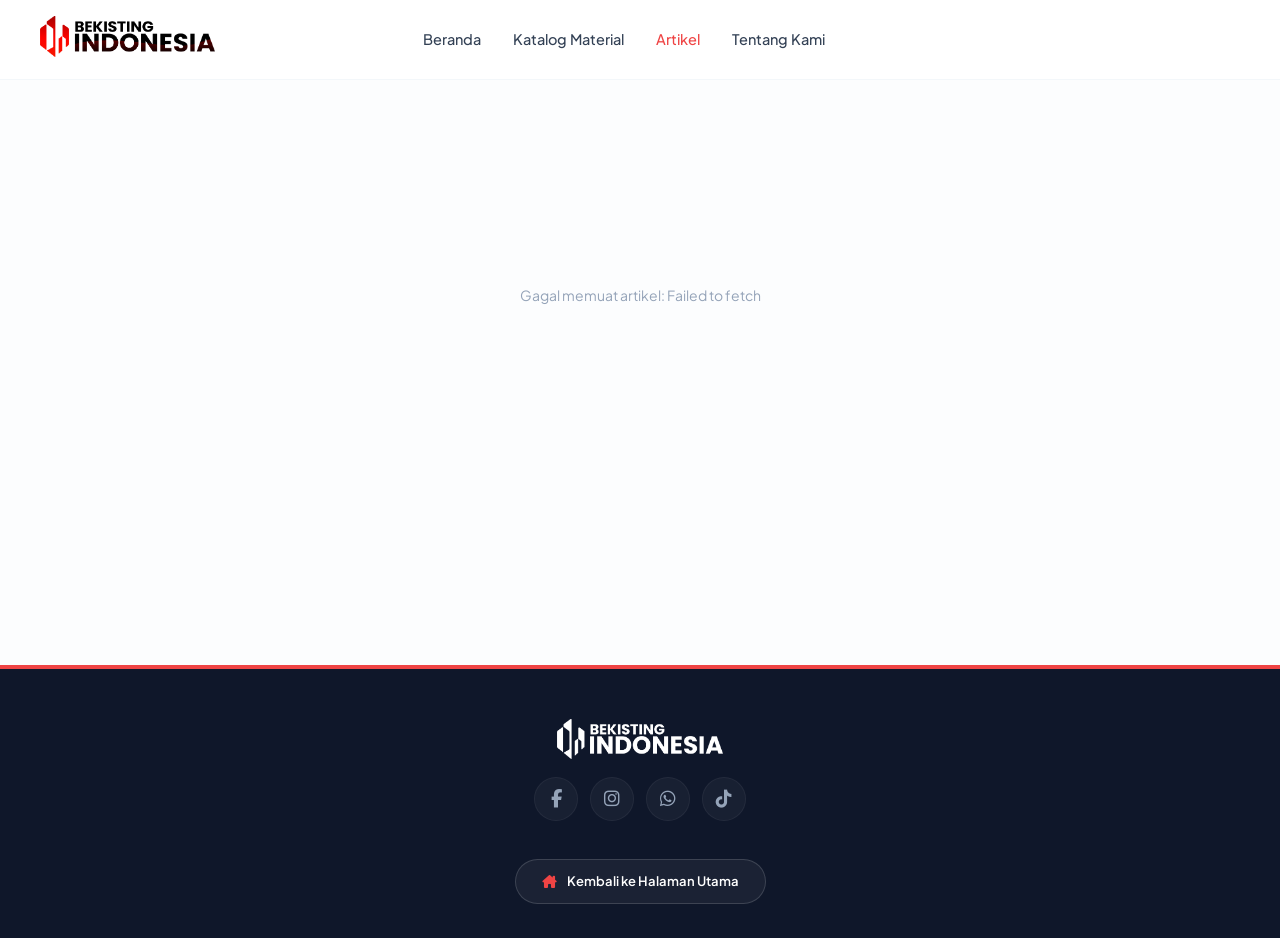
==== artikel.html @ 23188dcf "Add files via upload" ====
<!doctype html>
<html lang="id">
  <head>
    <meta charset="UTF-8" />
    <meta name="viewport" content="width=device-width, initial-scale=1.0" />
    <title>Artikel - Bekisting Indonesia</title>
    <link rel="icon" href="Logobekisting.png" type="image/png" />
    <meta
      name="description"
      content="Artikel dan wawasan seputar material bekisting, formwork, dan scaffolding dari Bekisting Indonesia."
    />
    <link rel="preload" href="Logobekisting.png" as="image" />
    <link rel="preconnect" href="https://fonts.googleapis.com" />
    <link rel="preconnect" href="https://fonts.gstatic.com" crossorigin />
    <link rel="dns-prefetch" href="https://cdnjs.cloudflare.com" />
    <link
      rel="stylesheet"
      href="https://fonts.googleapis.com/css2?family=Plus+Jakarta+Sans:wght@400;500;600;700;800&display=swap"
    />
    <link
      rel="stylesheet"
      href="https://cdnjs.cloudflare.com/ajax/libs/font-awesome/6.4.0/css/all.min.css"
    />
    <link rel="stylesheet" href="style.css" />

    <script src="auth-config.js"></script>
    <script src="auth.js"></script>
    <script src="https://accounts.google.com/gsi/client" async defer></script>

    <style>
      .articles-page-wrap {
        max-width: 1100px;
        margin: 0 auto;
        padding: 140px 24px 80px 24px;
        min-height: 60vh;
      }
      .articles-page-header {
        text-align: center;
        margin-bottom: 40px;
      }
      .articles-page-header h1 {
        font-size: 32px;
        font-weight: 800;
        color: var(--color-dark);
        margin: 0 0 8px 0;
      }
      .articles-page-header p {
        color: #64748b;
        font-size: 14.5px;
        margin: 0;
      }
      .article-grid {
        display: grid;
        grid-template-columns: repeat(auto-fill, minmax(280px, 1fr));
        gap: 22px;
      }
      .article-card {
        background: #fff;
        border: 1px solid #eef1f6;
        border-radius: 18px;
        overflow: hidden;
        text-decoration: none;
        color: inherit;
        display: block;
        transition: all 0.2s ease;
        box-shadow: 0 8px 22px -14px rgba(15, 23, 42, 0.16);
      }
      .article-card:hover {
        transform: translateY(-4px);
        box-shadow: 0 14px 30px -14px rgba(15, 23, 42, 0.25);
      }
      .article-card img {
        width: 100%;
        aspect-ratio: 16/9;
        object-fit: cover;
        background: #f1f5f9;
      }
      .article-card-body {
        padding: 16px 18px 20px 18px;
      }
      .article-card-date {
        font-size: 11px;
        color: #94a3b8;
        font-weight: 600;
        margin-bottom: 6px;
      }
      .article-card-title {
        font-size: 16px;
        font-weight: 800;
        color: var(--color-dark);
        margin: 0 0 8px 0;
        line-height: 1.35;
      }
      .article-card-summary {
        font-size: 13px;
        color: #64748b;
        line-height: 1.5;
        margin: 0;
        display: -webkit-box;
        -webkit-line-clamp: 3;
        -webkit-box-orient: vertical;
        overflow: hidden;
      }
      .articles-empty,
      .articles-loading {
        text-align: center;
        padding: 60px 20px;
        color: #94a3b8;
        font-size: 14px;
      }

      /* ===== Detail artikel ===== */
      .article-detail-back {
        display: inline-flex;
        align-items: center;
        gap: 8px;
        color: #64748b;
        text-decoration: none;
        font-weight: 700;
        font-size: 13px;
        margin-bottom: 24px;
      }
      .article-detail-back:hover {
        color: var(--color-accent);
      }
      .article-detail-cover {
        width: 100%;
        max-height: 420px;
        object-fit: cover;
        border-radius: 20px;
        margin-bottom: 28px;
        background: #f1f5f9;
      }
      .article-detail-date {
        font-size: 12.5px;
        color: #94a3b8;
        font-weight: 700;
        text-transform: uppercase;
        letter-spacing: 0.4px;
        margin-bottom: 8px;
      }
      .article-detail-title {
        font-size: 30px;
        font-weight: 800;
        color: var(--color-dark);
        line-height: 1.3;
        margin: 0 0 24px 0;
      }
      .article-detail-content {
        font-size: 15.5px;
        line-height: 1.85;
        color: #334155;
        white-space: pre-line;
        max-width: 760px;
      }

      @media (max-width: 640px) {
        .articles-page-wrap {
          padding: 110px 16px 60px 16px;
        }
        .articles-page-header h1 {
          font-size: 24px;
        }
        .article-detail-title {
          font-size: 22px;
        }
        .article-detail-content {
          font-size: 14.5px;
        }
      }
    </style>
  </head>
  <body>
    <nav class="navbar">
      <div class="logo-container">
        <a href="Bekisting.html">
          <img
            src="Logobekisting.png"
            alt="Logo Bekisting Indonesia"
            class="nav-logo"
          />
        </a>
      </div>

      <div class="nav-links" id="nav-links">
        <button
          class="nav-drawer-close"
          id="nav-drawer-close"
          aria-label="Tutup Menu"
        >
          <i class="fa-solid fa-xmark"></i>
        </button>
        <a href="Bekisting.html" class="nav-item">Beranda</a>
        <a href="Bekisting.html?view=katalog" class="nav-item">Katalog Material</a>
        <a href="artikel.html" class="nav-item active">Artikel</a>
        <a href="Bekisting.html?view=about" class="nav-item">Tentang Kami</a>
      </div>
      <div class="nav-drawer-overlay" id="nav-drawer-overlay"></div>

      <div class="nav-actions">
        <div class="account-widget" id="account-widget">
          <div id="google-signin-btn" class="google-signin-btn-slot"></div>
          <button
            class="account-chip"
            id="account-chip"
            style="display: none"
            aria-label="Akun saya"
            type="button"
          >
            <img id="account-chip-avatar" class="account-chip-avatar" src="" alt="" />
            <span id="account-chip-name" class="account-chip-name"></span>
            <i class="fa-solid fa-chevron-down account-chip-caret"></i>
          </button>
          <div class="account-menu" id="account-menu">
            <div class="account-menu-header">
              <img id="account-menu-avatar" class="account-menu-avatar" src="" alt="" />
              <div>
                <div id="account-menu-name" class="account-menu-name"></div>
                <div id="account-menu-email" class="account-menu-email"></div>
              </div>
            </div>
            <a
              href="admin.html"
              class="account-admin-link"
              id="account-admin-link"
              style="display: none"
            >
              <i class="fa-solid fa-gauge-high"></i> Masuk ke Admin Panel
            </a>
            <button class="account-logout-btn" id="account-logout-btn" type="button">
              <i class="fa-solid fa-arrow-right-from-bracket"></i> Keluar
            </button>
          </div>
        </div>

        <button
          class="hamburger-menu"
          id="hamburger-btn"
          aria-label="Buka Menu Navigasi"
        >
          <i class="fa-solid fa-bars"></i>
        </button>
      </div>
    </nav>

    <div class="articles-page-wrap" id="articles-page-wrap">
      <!-- Diisi otomatis lewat JS: daftar artikel atau detail satu artikel -->
      <div class="articles-loading" id="articles-loading">Memuat artikel...</div>
    </div>

    <footer
      class="premium-modern-footer"
      style="
        background: #0f172a;
        padding: 50px 20px 34px 20px;
        color: #ffffff;
        border-top: 4px solid #ef4444;
        margin-top: 40px;
      "
    >
      <div
        style="
          max-width: 1100px;
          margin: 0 auto;
          display: flex;
          flex-direction: column;
          align-items: center;
          gap: 18px;
          text-align: center;
        "
      >
        <img
          src="Logobekisting.png"
          alt="Logo PT. Bekisting Indonesia"
          loading="lazy"
          style="max-height: 40px; width: fit-content; filter: brightness(0) invert(1);"
        />
        <div class="footer-social-wrapper" style="display: flex; gap: 12px;">
          <a href="https://www.facebook.com/pt.tanggamasjayamakmur" target="_blank" rel="noopener noreferrer"><i class="fa-brands fa-facebook-f"></i></a>
          <a href="https://www.instagram.com/scaffoldingtanggamas" target="_blank" rel="noopener noreferrer"><i class="fa-brands fa-instagram"></i></a>
          <a href="https://wa.me/628123651818" target="_blank" rel="noopener noreferrer"><i class="fa-brands fa-whatsapp"></i></a>
          <a href="https://www.tiktok.com/@tanggamasjayamakmur" target="_blank" rel="noopener noreferrer"><i class="fa-brands fa-tiktok"></i></a>
        </div>
        <a
          href="Bekisting.html"
          style="
            display: inline-flex;
            align-items: center;
            gap: 10px;
            background: rgba(255, 255, 255, 0.05);
            color: #ffffff;
            border: 1px solid rgba(255, 255, 255, 0.15);
            padding: 12px 26px;
            border-radius: 50px;
            font-weight: 600;
            font-size: 13px;
            text-decoration: none;
          "
        >
          <i class="fa-solid fa-house-chimney" style="color: #ef4444"></i>
          Kembali ke Halaman Utama
        </a>
      </div>
    </footer>

    <script>
      "use strict";
      const APPS_SCRIPT_URL =
        "https://script.google.com/macros/s/AKfycbzep8HXkqiIDlecUEQj8piJCpz1bMH9yxkCLYRXGEkjsRW4U0Jn2q75lbtFKK9W-TY/exec";
      const PLACEHOLDER_IMG =
        "data:image/svg+xml;utf8," +
        encodeURIComponent(
          `<svg xmlns='http://www.w3.org/2000/svg' width='400' height='225'><rect width='400' height='225' fill='%23f1f5f9'/><text x='50%' y='50%' font-size='14' fill='%2394a3b8' text-anchor='middle' dy='.3em'>Bekisting Indonesia</text></svg>`,
        );

      // ===== Menu mobile (hamburger) =====
      const navLinks = document.getElementById("nav-links");
      const hamburgerBtn = document.getElementById("hamburger-btn");
      const navDrawerClose = document.getElementById("nav-drawer-close");
      const navDrawerOverlay = document.getElementById("nav-drawer-overlay");
      function openDrawer() {
        navLinks.classList.add("open");
        navDrawerOverlay.classList.add("open");
      }
      function closeDrawer() {
        navLinks.classList.remove("open");
        navDrawerOverlay.classList.remove("open");
      }
      if (hamburgerBtn) hamburgerBtn.addEventListener("click", openDrawer);
      if (navDrawerClose) navDrawerClose.addEventListener("click", closeDrawer);
      if (navDrawerOverlay) navDrawerOverlay.addEventListener("click", closeDrawer);

      function escapeHtml(v) {
        return String(v === undefined || v === null ? "" : v)
          .replace(/&/g, "&amp;")
          .replace(/</g, "&lt;")
          .replace(/>/g, "&gt;");
      }
      function formatArticleDate(v) {
        if (!v) return "";
        const d = new Date(v);
        if (isNaN(d.getTime())) return "";
        return d.toLocaleDateString("id-ID", {
          day: "2-digit",
          month: "long",
          year: "numeric",
        });
      }

      const wrap = document.getElementById("articles-page-wrap");

      function renderArticleList(articles) {
        if (articles.length === 0) {
          wrap.innerHTML = `
            <div class="articles-page-header">
              <h1>Artikel</h1>
              <p>Wawasan seputar material bekisting, formwork, dan scaffolding.</p>
            </div>
            <div class="articles-empty">Belum ada artikel yang diterbitkan.</div>
          `;
          return;
        }
        wrap.innerHTML = `
          <div class="articles-page-header">
            <h1>Artikel</h1>
            <p>Wawasan seputar material bekisting, formwork, dan scaffolding.</p>
          </div>
          <div class="article-grid">
            ${articles
              .map(
                (a) => `
                  <a class="article-card" href="artikel.html?slug=${encodeURIComponent(a.Slug || "")}">
                    <img src="${a.CoverImage || PLACEHOLDER_IMG}" alt="${escapeHtml(a.Title)}" onerror="this.src='${PLACEHOLDER_IMG}'" />
                    <div class="article-card-body">
                      <div class="article-card-date">${formatArticleDate(a.UpdatedAt || a.CreatedAt)}</div>
                      <h3 class="article-card-title">${escapeHtml(a.Title)}</h3>
                      <p class="article-card-summary">${escapeHtml(a.Summary)}</p>
                    </div>
                  </a>
                `,
              )
              .join("")}
          </div>
        `;
      }

      function renderArticleDetail(article) {
        wrap.innerHTML = `
          <a href="artikel.html" class="article-detail-back">
            <i class="fa-solid fa-arrow-left"></i> Kembali ke Semua Artikel
          </a>
          <img class="article-detail-cover" src="${article.CoverImage || PLACEHOLDER_IMG}" alt="${escapeHtml(article.Title)}" onerror="this.src='${PLACEHOLDER_IMG}'" />
          <div class="article-detail-date">${formatArticleDate(article.UpdatedAt || article.CreatedAt)}</div>
          <h1 class="article-detail-title">${escapeHtml(article.Title)}</h1>
          <div class="article-detail-content">${escapeHtml(article.Content)}</div>
        `;
      }

      async function loadArticlesPage() {
        if (!APPS_SCRIPT_URL) {
          wrap.innerHTML = `<div class="articles-empty">Halaman artikel belum tersambung ke server.</div>`;
          return;
        }
        try {
          const res = await fetch(`${APPS_SCRIPT_URL}?action=getPublishedArticles`);
          const json = await res.json();
          if (!json.ok) throw new Error(json.error || "Gagal memuat");
          const articles = json.data || [];
          const params = new URLSearchParams(window.location.search);
          const slug = params.get("slug");
          if (slug) {
            const found = articles.find((a) => a.Slug === slug);
            if (found) {
              renderArticleDetail(found);
            } else {
              wrap.innerHTML = `<div class="articles-empty">Artikel tidak ditemukan. <a href="artikel.html">Kembali ke daftar artikel</a>.</div>`;
            }
          } else {
            renderArticleList(articles);
          }
        } catch (err) {
          wrap.innerHTML = `<div class="articles-empty">Gagal memuat artikel: ${escapeHtml(err.message)}</div>`;
        }
      }

      loadArticlesPage();
    </script>
  </body>
</html>
---- style.css ----
/* ============================================================================
   STANDAR LAYER Z-INDEX (dari terendah ke tertinggi)
   Gunakan skala ini untuk elemen fixed/overlay baru agar tidak bentrok:
   - Dropdown / Popover ringan        : 100
   - Navbar Fixed                     : 500
   - Tombol Mengambang (FAB/Sticky)   : 700
   - Overlay Backdrop (gelap transparan): 1000
   - Sidebar / Drawer                 : 1050
   - Modal Popup                      : 2000
   - Toast Notification               : 3000
   - Page Transition Loader           : 9000
   ============================================================================ */
:root {
  --color-accent: #ef4444;
  --color-accent-dark: #b40000;
  --color-dark: #0f172a;
  --color-text-muted: #64748b;
  --color-text-light: #94a3b8;
  --color-bg-soft: #f8fafc;
  --color-border: #e2e8f0;
  --color-border-light: #f1f5f9;
  --color-success: #15803d;
  --color-success-bg: #dcfce7;
  --color-warning: #b45309;
  --color-warning-bg: #fef3c7;
  --color-danger-bg: #fee2e2;
  --color-whatsapp: #25d366;

  /* Skala layer z-index terpusat (lihat komentar arsitektur di bawah) */
  --zi-dropdown: 100;
  --zi-navbar: 500;
  --zi-float-btn: 700;
  --zi-overlay: 1000;
  --zi-drawer: 1050;
  --zi-modal: 2000;
  --zi-toast: 3000;
  --zi-loader: 9000;
}

* {
  margin: 0;
  padding: 0;
  box-sizing: border-box;
}
html {
  font-size: 100%; /* 1rem = ukuran font default browser pengguna (aksesibilitas) */
  scroll-behavior: smooth;
}
@media (prefers-reduced-motion: reduce) {
  html {
    scroll-behavior: auto;
  }
  .reveal-on-scroll {
    transition: none;
  }
}
body {
  font-family: "Plus Jakarta Sans", sans-serif;
  background-color: #fcfdfe;
  color: var(--color-dark);
  line-height: 1.5;
  padding-top: 85px;
  overflow-x: hidden;
}
body:has(.cart-sidebar.active),
body:has(.modal-overlay.show),
body:has(.confirm-modal-overlay.show),
body:has(.nav-links.mobile-active) {
  overflow-y: hidden;
}
.toast-notification {
  position: fixed;
  top: -100px;
  left: 50%;
  transform: translateX(-50%);
  background-color: var(--color-dark);
  color: #ffffff;
  padding: 14px 28px;
  border-radius: 16px;
  display: flex;
  align-items: center;
  gap: 12px;
  box-shadow:
    0 20px 25px -5px rgba(0, 0, 0, 0.1),
    0 10px 10px -5px rgba(0, 0, 0, 0.04);
  z-index: var(--zi-toast); /* Toast Notification */
  font-size: 13.5px;
  font-weight: 500;
  transition: top 0.4s cubic-bezier(0.175, 0.885, 0.32, 1.275);
}
.toast-notification i {
  color: var(--color-accent);
  font-size: 16px;
}
.navbar {
  position: fixed;
  top: 0;
  left: 0;
  width: 100%;
  height: 80px;
  background-color: rgba(255, 255, 255, 0.85);
  backdrop-filter: blur(12px);
  -webkit-backdrop-filter: blur(12px);
  display: flex;
  justify-content: space-between;
  align-items: center;
  padding: 0 40px;
  z-index: var(--zi-navbar); /* Navbar Fixed */
  border-bottom: 1px solid rgba(241, 245, 249, 0.8);
}
.logo-container {
  display: flex;
  align-items: center;
  gap: 12px;
  text-decoration: none;
}
.logo-container img {
  height: 42px;
  width: auto;
  object-fit: contain;
}
.logo-text h1 {
  font-size: 16px;
  font-weight: 700;
  color: var(--color-accent-dark);
  letter-spacing: -0.3px;
  line-height: 1.2;
}
.logo-text p {
  font-size: 11px;
  color: #64748b;
  font-weight: 500;
}
.nav-links {
  display: flex;
  align-items: center;
  gap: 32px;
  list-style: none;
}
.nav-links a {
  text-decoration: none;
  color: #334155;
  font-size: 14.5px;
  font-weight: 500;
  transition: color 0.2s ease;
  position: relative;
}
.nav-links a:hover,
.nav-links a.active {
  color: var(--color-accent);
}
.nav-actions {
  display: flex;
  align-items: center;
  gap: 16px;
}
.cart-trigger-btn {
  position: relative;
  background: #f8fafc;
  border: 1px solid #e2e8f0;
  color: var(--color-dark) !important;
  width: 44px;
  height: 44px;
  border-radius: 12px;
  display: inline-flex;
  align-items: center;
  justify-content: center;
  cursor: pointer;
  font-size: 18px;
  text-decoration: none;
  transition: all 0.3s ease;
}
.cart-trigger-btn:hover {
  background: #ffffff;
  color: var(--color-accent) !important;
  border-color: var(--color-accent);
  transform: translateY(-2px);
}
.cart-trigger-btn i {
  color: inherit !important;
}
.cart-counter {
  position: absolute;
  top: -6px;
  right: -6px;
  background-color: var(--color-accent);
  color: #ffffff;
  font-size: 10px;
  font-weight: 700;
  min-width: 20px;
  height: 20px;
  border-radius: 50%;
  display: flex;
  align-items: center;
  justify-content: center;
  padding: 0 4px;
  border: 2px solid #ffffff;
}
.cart-trigger-btn:hover .cart-counter {
  background-color: var(--color-accent);
  color: #ffffff;
}
.hamburger-menu {
  display: none;
  background: #f8fafc;
  border: 1px solid #e2e8f0;
  width: 44px;
  height: 44px;
  border-radius: 12px;
  font-size: 18px;
  color: #1e293b;
  cursor: pointer;
}

/* ===== Widget akun (login Google) di pojok kanan atas ===== */
.account-widget {
  position: relative;
  display: flex;
  align-items: center;
}
.google-signin-btn-slot {
  display: inline-block;
  line-height: 0;
  border-radius: 50%;
  box-shadow: 0 4px 12px rgba(15, 23, 42, 0.18);
}
.google-signin-btn-slot iframe {
  border-radius: 50%;
}
.google-signin-btn-slot .account-not-configured {
  width: 40px;
  height: 40px;
  border-radius: 50%;
  border: 1px solid #e2e8f0;
  background: #f8fafc;
  color: #94a3b8;
  display: inline-flex;
  align-items: center;
  justify-content: center;
  font-size: 18px;
  cursor: not-allowed;
}
.account-chip {
  display: flex;
  align-items: center;
  gap: 8px;
  background: #f8fafc;
  border: 1px solid #e2e8f0;
  border-radius: 30px;
  padding: 5px 12px 5px 5px;
  cursor: pointer;
  font-family: inherit;
  transition: all 0.2s ease;
}
.account-chip:hover {
  border-color: var(--color-accent);
  background: #ffffff;
}
.account-chip-avatar {
  width: 28px;
  height: 28px;
  border-radius: 50%;
  object-fit: cover;
  background: #e2e8f0;
}
.account-chip-name {
  font-size: 13px;
  font-weight: 600;
  color: #1e293b;
  max-width: 100px;
  overflow: hidden;
  text-overflow: ellipsis;
  white-space: nowrap;
}
.account-chip-caret {
  font-size: 9px;
  color: #94a3b8;
}
.account-menu {
  position: absolute;
  top: calc(100% + 10px);
  right: 0;
  background: #ffffff;
  border: 1px solid #e2e8f0;
  border-radius: 14px;
  box-shadow: 0 15px 35px -10px rgba(15, 23, 42, 0.22);
  width: 240px;
  padding: 14px;
  opacity: 0;
  pointer-events: none;
  transform: translateY(-6px);
  transition: all 0.18s ease;
  z-index: 300;
}
.account-menu.open {
  opacity: 1;
  pointer-events: auto;
  transform: translateY(0);
}
.account-menu-header {
  display: flex;
  align-items: center;
  gap: 10px;
  padding-bottom: 12px;
  margin-bottom: 10px;
  border-bottom: 1px solid #f1f5f9;
}
.account-menu-avatar {
  width: 40px;
  height: 40px;
  border-radius: 50%;
  object-fit: cover;
  background: #e2e8f0;
  flex-shrink: 0;
}
.account-menu-name {
  font-size: 13.5px;
  font-weight: 700;
  color: #1e293b;
  line-height: 1.3;
}
.account-menu-email {
  font-size: 11.5px;
  color: #64748b;
  word-break: break-all;
}
.account-admin-link {
  display: flex;
  align-items: center;
  justify-content: center;
  gap: 8px;
  padding: 9px;
  margin-bottom: 8px;
  border-radius: 9px;
  border: 1px solid #dbeafe;
  background: #eff6ff;
  color: #1e3a8a;
  font-size: 12.5px;
  font-weight: 700;
  text-decoration: none;
  font-family: inherit;
  transition: all 0.2s ease;
}
.account-admin-link:hover {
  background: #dbeafe;
}
.account-logout-btn {
  width: 100%;
  display: flex;
  align-items: center;
  justify-content: center;
  gap: 8px;
  padding: 9px;
  border-radius: 9px;
  border: 1px solid #fee2e2;
  background: #fef2f2;
  color: #b91c1c;
  font-size: 12.5px;
  font-weight: 700;
  cursor: pointer;
  font-family: inherit;
  transition: all 0.2s ease;
}
.account-logout-btn:hover {
  background: #fee2e2;
}

.nav-drawer-close {
  display: none;
}
.main-catalog-container {
  max-width: 1400px;
  margin: 40px auto 80px auto;
  padding: 0 24px;
}
.catalog-header {
  text-align: center;
  margin-bottom: 48px;
}
.catalog-header h2 {
  font-size: 28px;
  font-weight: 700;
  color: var(--color-dark);
  letter-spacing: -0.5px;
  margin-bottom: 8px;
}
.catalog-header p {
  color: #64748b;
  font-size: 15px;
}
.produk-grid {
  display: grid;
  grid-template-columns: repeat(auto-fit, minmax(250px, 1fr));
  gap: 12px;
}
/* Di layar mobile, minmax(250px,...) di atas cuma cukup utk 1 kartu per baris.
   Kartunya sudah ringkas, jadi dipaksa 2 kolom supaya tidak memanjang ke bawah. */
@media (max-width: 600px) {
  .produk-grid {
    grid-template-columns: repeat(2, 1fr);
    gap: 10px;
  }
  .produk-info {
    padding: 8px;
    gap: 4px;
  }
  .produk-info h3 {
    font-size: 12px;
  }
}
.produk-card {
  background: #ffffff;
  border-radius: 12px;
  border: 1px solid #f1f5f9;
  overflow: hidden;
  transition: all 0.3s cubic-bezier(0.4, 0, 0.2, 1);
  display: flex;
  flex-direction: column;
  position: relative;
  box-shadow:
    0 4px 6px -1px rgba(0, 0, 0, 0.02),
    0 2px 4px -1px rgba(0, 0, 0, 0.01);
}
.produk-card:hover {
  transform: translateY(-3px);
  box-shadow:
    0 15px 20px -5px rgba(0, 0, 0, 0.04),
    0 8px 8px -5px rgba(0, 0, 0, 0.02);
  border-color: var(--color-accent);
}
.produk-img-box {
  width: 100%;
  aspect-ratio: 1 / 1;
  position: relative;
  background-color: #fafbfc;
  overflow: hidden;
}
.stock-badge {
  position: absolute;
  top: 6px;
  left: 6px;
  z-index: 2;
  font-size: 8.5px;
  font-weight: 700;
  padding: 2px 7px;
  border-radius: 20px;
  letter-spacing: 0.2px;
  line-height: 1.4;
}
.stock-badge.stock-available {
  background: #dcfce7;
  color: #15803d;
}
.stock-badge.stock-limited {
  background: #fef3c7;
  color: #b45309;
}
.stock-badge.stock-out {
  background: #fee2e2;
  color: #b91c1c;
}
.produk-img-box img {
  position: absolute;
  top: 0;
  left: 0;
  width: 100%;
  height: 100%;
  object-fit: contain;
  padding: 10px;
  transition: transform 0.5s ease;
}
.produk-card:hover .produk-img-box img {
  transform: scale(1.03);
}
.produk-info {
  padding: 10px;
  display: flex;
  flex-direction: column;
  flex-grow: 1;
  gap: 6px;
}
.produk-info h3 {
  font-size: 13.5px;
  font-weight: 600;
  color: var(--color-dark);
  line-height: 1.35;
  display: -webkit-box;
  -webkit-line-clamp: 2;
  -webkit-box-orient: vertical;
  overflow: hidden;
  margin: 0;
}
.display-title.clickable-title {
  cursor: pointer;
  display: flex;
  align-items: flex-start;
  gap: 4px;
  transition: color 0.2s ease;
  -webkit-line-clamp: unset;
  padding: 4px 0;
  margin: -4px 0;
  min-height: 32px;
}
.display-title.clickable-title:hover {
  color: var(--color-accent);
}
.title-caret {
  font-size: 10px;
  color: #94a3b8;
  margin-top: 4px;
  flex-shrink: 0;
  transition: transform 0.25s ease;
}
.display-title.clickable-title.open .title-caret {
  transform: rotate(180deg);
  color: var(--color-accent);
}
.price-indicator-text {
  font-size: 11.5px;
  color: var(--color-accent);
  font-weight: 600;
  margin: 0;
}
.variant-dropdown {
  width: 100%;
  padding: 8px 10px;
  border-radius: 8px;
  border: 1px solid #e2e8f0;
  font-size: 12px;
  color: #475569;
  background-color: #f8fafc;
  outline: none;
  cursor: pointer;
  font-weight: 500;
  transition: border-color 0.2s;
}
.variant-dropdown:focus {
  border-color: var(--color-accent);
}
.qty-selector {
  display: flex;
  align-items: center;
  justify-content: space-between;
  background: #ffffff;
  border: 1.5px solid #e2e8f0;
  border-radius: 8px;
  padding: 3px;
  transition: border-color 0.2s ease;
}
.qty-selector:focus-within {
  border-color: var(--color-accent);
}
.qty-selector button {
  width: 23px;
  height: 23px;
  border-radius: 6px;
  border: none;
  background: #fef2f2;
  color: var(--color-accent);
  cursor: pointer;
  display: flex;
  align-items: center;
  justify-content: center;
  font-size: 10px;
  font-weight: 700;
  transition: all 0.2s ease;
}
.qty-selector button:hover {
  background: var(--color-accent);
  color: #ffffff;
  transform: scale(1.06);
}
.qty-selector button:active {
  transform: scale(0.95);
}
.qty-value {
  font-size: 11.5px;
  font-weight: 600;
  color: var(--color-dark);
  min-width: 18px;
  text-align: center;
}
.add-cart-btn {
  width: 100%;
  background-color: var(--color-accent);
  color: #ffffff;
  border: none;
  padding: 8px;
  border-radius: 7px;
  font-size: 11px;
  font-weight: 600;
  cursor: pointer;
  display: flex;
  align-items: center;
  justify-content: center;
  gap: 5px;
  transition: all 0.2s ease;
}
.add-cart-btn:hover {
  background-color: var(--color-accent-dark);
  box-shadow: 0 4px 12px rgba(239, 68, 68, 0.2);
}
.card-action-row {
  display: flex;
  gap: 6px;
}
.variant-panel {
  max-height: 0;
  overflow: hidden;
  transition: max-height 0.25s ease;
}
.variant-panel.open {
  max-height: 200px;
  margin-top: -2px;
}
.card-action-row .add-cart-btn {
  flex: 1;
}
.wa-ask-btn {
  flex-shrink: 0;
  width: 34px;
  background: #dcfce7;
  border: none;
  border-radius: 7px;
  font-size: 13px;
  cursor: pointer;
  color: #15803d;
  display: flex;
  align-items: center;
  justify-content: center;
  transition: all 0.2s ease;
}
.wa-ask-btn:hover {
  background: #25d366;
  color: #ffffff;
}
.view-detail-btn {
  width: 100%;
  background-color: #ffffff;
  color: #475569;
  border: 1px solid #e2e8f0;
  padding: 6px;
  border-radius: 7px;
  font-size: 10.5px;
  font-weight: 500;
  margin: 0;
  transition: all 0.2s ease;
}
.view-detail-btn:hover {
  background-color: #f8fafc;
  color: var(--color-dark);
  border-color: #cbd5e1;
}
.sidebar-overlay {
  position: fixed;
  top: 0;
  left: 0;
  width: 100%;
  height: 100vh;
  background-color: rgba(15, 23, 42, 0.3);
  backdrop-filter: blur(4px);
  -webkit-backdrop-filter: blur(4px);
  z-index: var(--zi-overlay); /* Overlay Backdrop */
  opacity: 0;
  pointer-events: none;
  transition: opacity 0.3s ease;
}
.sidebar-overlay.active {
  opacity: 1;
  pointer-events: auto;
}
.cart-sidebar {
  position: fixed;
  top: 0;
  right: -100%;
  width: 100%;
  max-width: 420px;
  height: 100vh;
  background-color: rgba(255, 255, 255, 0.85);
  backdrop-filter: blur(14px);
  -webkit-backdrop-filter: blur(14px);
  z-index: var(--zi-drawer); /* Sidebar/Drawer */
  box-shadow: -15px 0 60px rgba(15, 23, 42, 0.12);
  display: flex !important;
  flex-direction: column !important;
  overflow: hidden !important;
  transition: right 0.35s cubic-bezier(0.4, 0, 0.2, 1);
}
.cart-sidebar.active {
  right: 0;
}
.cart-header {
  padding: 24px;
  border-bottom: 1px solid #f1f5f9;
  display: flex;
  justify-content: space-between;
  align-items: center;
  flex-shrink: 0 !important;
}
.cart-header h3 {
  font-size: 18px;
  font-weight: 700;
  color: var(--color-dark);
}
.cart-header button {
  background: #f8fafc;
  border: 1px solid #e2e8f0;
  width: 36px;
  height: 36px;
  border-radius: 10px;
  cursor: pointer;
  color: #64748b;
  display: flex;
  align-items: center;
  justify-content: center;
  transition: all 0.2s;
}
.cart-header button:hover {
  background: #f1f5f9;
  color: var(--color-dark);
}
.cart-body {
  flex: 1 1 auto !important;
  min-height: 0 !important; /* wajib agar flex child bisa scroll, bukan malah mendorong sidebar melar */
  overflow-y: auto !important;
  padding: 24px !important;
  -webkit-overflow-scrolling: touch;
}
#cart-items-container {
  display: flex !important;
  flex-direction: column !important;
  gap: 16px !important;
  width: 100% !important;
}
.cart-footer {
  padding: 24px;
  border-top: 1px solid #f1f5f9;
  background: #fafbfc;
  flex-shrink: 0 !important;
}
.form-group-wa {
  margin-bottom: 12px;
}
.form-group-wa label {
  display: block;
  font-size: 12px;
  font-weight: 600;
  color: #475569;
  margin-bottom: 6px;
}
.form-group-wa input,
.form-group-wa textarea {
  width: 100%;
  padding: 10px 14px;
  border-radius: 10px;
  border: 1px solid #e2e8f0;
  font-size: 13px;
  font-family: inherit;
  outline: none;
  background: #ffffff;
  transition: border-color 0.2s;
}
.form-group-wa input:focus,
.form-group-wa textarea:focus {
  border-color: var(--color-accent);
}
.checkout-wa-btn {
  width: 100%;
  background-color: #25d366;
  color: #ffffff;
  border: none;
  padding: 14px;
  border-radius: 12px;
  font-size: 14px;
  font-weight: 600;
  cursor: pointer;
  display: flex;
  align-items: center;
  justify-content: center;
  gap: 8px;
  margin-top: 16px;
  box-shadow: 0 4px 12px rgba(37, 211, 102, 0.2);
  transition: all 0.2s ease;
}
@media (max-width: 600px) {
  .produk-card {
    border-radius: 10px;
  }
  .produk-info {
    padding: 10px;
  }
  .produk-info h3 {
    font-size: 12px;
    margin-bottom: 6px;
  }
  .variant-dropdown,
  .qty-selector {
    padding: 6px;
    font-size: 11px;
    margin-bottom: 8px;
  }
  .qty-selector button {
    width: 22px;
    height: 22px;
  }
  .add-cart-btn {
    padding: 8px;
    font-size: 11px;
    border-radius: 6px;
  }
  .view-detail-btn {
    padding: 6px;
    font-size: 10.5px;
    border-radius: 6px;
  }
}
input[type="number"]::-webkit-outer-spin-button,
input[type="number"]::-webkit-inner-spin-button {
  -webkit-appearance: none;
  margin: 0;
}
input[type="number"] {
  -moz-appearance: textfield;
}
.bubble-scroll-box::-webkit-scrollbar {
  display: none !important;
}
.bubble-scroll-box {
  -ms-overflow-style: none !important;
  scrollbar-width: none !important;
}
.page-view-section {
  display: none;
  animation: fadeInSection 0.5s cubic-bezier(0.25, 1, 0.5, 1) forwards;
}
.page-view-section.active-view {
  display: block;
}
@keyframes fadeInSection {
  from {
    opacity: 0;
    transform: translateY(20px);
  }
  to {
    opacity: 1;
    transform: translateY(0);
  }
}
.concept-hero-section {
  background: #ffffff;
  min-height: 75vh;
  display: grid;
  grid-template-columns: 1.1fr 0.9fr;
  align-items: center;
  padding: 40px 8%;
  position: relative;
  overflow: hidden;
  gap: 20px;
}
.hero-red-circle-container {
  position: absolute;
  top: 50%;
  right: -3vw;
  transform: translateY(-50%) rotate(-5deg);
  width: 52vw;
  height: 52vw;
  border-radius: 48% 52% 40% 60% / 55% 45% 55% 45%;
  z-index: 1;
  overflow: hidden;
  box-shadow: 0 40px 80px -20px rgba(239, 68, 68, 0.3);
}
.hero-red-circle-container::before {
  content: "";
  position: absolute;
  top: 0;
  left: 0;
  width: 100%;
  height: 100%;
  background: linear-gradient(
    135deg,
    rgba(239, 68, 68, 0.92) 0%,
    rgba(153, 27, 27, 0.76) 100%
  );
  z-index: 2;
  mix-blend-mode: multiply;
}
.hero-red-circle-container::after {
  content: "";
  position: absolute;
  top: 0;
  left: 0;
  width: 100%;
  height: 100%;
  background: radial-gradient(
    circle at center,
    transparent 30%,
    rgba(15, 23, 42, 0.3) 100%
  );
  z-index: 3;
}
.project-slide-img {
  position: absolute;
  top: 0;
  left: 0;
  width: 100%;
  height: 100%;
  object-fit: cover;
  opacity: 0;
  z-index: 1;
  transform: scale(1.1);
  transition:
    opacity 1.5s ease-in-out,
    transform 6s ease-out;
}
.project-slide-img.slide-active {
  opacity: 0.35;
  z-index: 1;
  transform: scale(1) rotate(2deg);
}
.hero-left-content {
  position: relative;
  z-index: 5;
  max-width: 580px;
}
.hero-tagline-badge {
  display: inline-flex;
  align-items: center;
  gap: 8px;
  background: rgba(239, 68, 68, 0.08);
  border: 1px solid rgba(239, 68, 68, 0.2);
  color: #b91c1c;
  padding: 8px 18px;
  border-radius: 50px;
  font-size: 13px;
  font-weight: 700;
  letter-spacing: 0.5px;
  text-transform: uppercase;
  margin-bottom: 25px;
}
.concept-hero-title {
  font-size: 54px;
  font-weight: 800;
  line-height: 1.15;
  color: var(--color-dark);
  margin-bottom: 24px;
  letter-spacing: -1.5px;
}
.concept-hero-title span {
  color: var(--color-accent);
}
.concept-hero-desc {
  font-size: 16px;
  color: #475569;
  line-height: 1.7;
  margin-bottom: 35px;
}
.concept-cta-btn {
  display: inline-flex;
  align-items: center;
  gap: 10px;
  background: var(--color-dark);
  color: #ffffff;
  padding: 16px 36px;
  border-radius: 50px;
  font-weight: 600;
  font-size: 15px;
  text-decoration: none;
  transition: all 0.3s ease;
  box-shadow: 0 15px 30px rgba(15, 23, 42, 0.15);
}
.concept-cta-btn:hover {
  background: var(--color-accent);
  transform: translateY(-3px);
  box-shadow: 0 15px 30px rgba(239, 68, 68, 0.3);
}
.hero-cta-row {
  display: flex;
  flex-wrap: wrap;
  align-items: center;
  gap: 14px;
  margin-top: 8px;
}
.concept-cta-btn-outline {
  display: inline-flex;
  align-items: center;
  gap: 10px;
  background: #ffffff;
  color: #15803d;
  padding: 15px 30px;
  border-radius: 50px;
  border: 1.5px solid #25d366;
  font-weight: 600;
  font-size: 14px;
  text-decoration: none;
  transition: all 0.3s ease;
}
.concept-cta-btn-outline:hover {
  background: #25d366;
  color: #ffffff;
  transform: translateY(-3px);
  box-shadow: 0 15px 30px rgba(37, 211, 102, 0.3);
}
@media (max-width: 600px) {
  .hero-cta-row {
    flex-direction: column;
    align-items: stretch;
    width: 100%;
  }
  .concept-cta-btn,
  .concept-cta-btn-outline {
    justify-content: center;
    width: 100%;
  }
}
.hero-right-visual {
  position: relative;
  z-index: 5;
  display: flex;
  justify-content: center;
  align-items: flex-end;
  width: 100%;
  height: 100%;
  min-height: 520px;
}
.hero-model-person {
  position: absolute;
  bottom: -40px;
  width: 100%;
  max-width: 420px;
  height: auto;
  z-index: 5;
  mix-blend-mode: normal;
  filter: drop-shadow(-15px 10px 25px rgba(15, 23, 42, 0.55)) contrast(1.03);
  pointer-events: none;
}
.clean-product-floating-wrapper {
  position: absolute;
  top: 8%;
  right: 8%;
  width: 160px;
  height: 160px;
  display: flex;
  align-items: center;
  justify-content: center;
  z-index: 6;
  transition:
    transform 0.4s cubic-bezier(0.175, 0.885, 0.32, 1.275),
    opacity 0.3s ease;
}
#hero-display-media {
  width: 100%;
  height: 100%;
  display: flex;
  justify-content: center;
  align-items: center;
}
#hero-display-media img {
  width: 100%;
  max-height: 150px;
  object-fit: contain;
  animation: floatEffect 4.5s ease-in-out infinite;
  filter: drop-shadow(0 20px 25px rgba(0, 0, 0, 0.35));
}
.clean-product-floating-wrapper i {
  font-size: 85px;
  color: #ffffff;
  filter: drop-shadow(0 10px 15px rgba(0, 0, 0, 0.2));
  animation: floatEffect 4.5s ease-in-out infinite;
}
@keyframes floatEffect {
  0%,
  100% {
    transform: translateY(0) rotate(0deg);
  }
  50% {
    transform: translateY(-12px) rotate(3deg);
  }
}
.middle-search-bubble-section {
  max-width: 1300px;
  margin: 40px auto 40px auto;
  padding: 0 20px;
  position: relative;
  z-index: 10;
}
.floating-search-container {
  max-width: 580px;
  margin: 0 0 25px 0;
  position: relative;
}
.floating-search-container i {
  position: absolute;
  left: 24px;
  top: 50%;
  transform: translateY(-50%);
  color: #94a3b8;
  font-size: 18px;
}
.floating-search-container input {
  width: 100%;
  padding: 18px 24px 18px 60px;
  border: 2px solid #e2e8f0;
  border-radius: 50px;
  font-size: 15px;
  font-weight: 500;
  outline: none;
  background: #ffffff;
  color: var(--color-dark);
  transition: all 0.3s ease;
  box-shadow: 0 10px 25px -5px rgba(0, 0, 0, 0.03);
}
.floating-search-container input:focus {
  border-color: var(--color-accent);
  box-shadow: 0 15px 30px -5px rgba(239, 68, 68, 0.1);
}
.search-bubble {
  padding: 14px 28px !important;
  border-radius: 50px !important;
  font-size: 14px !important;
  font-weight: 600 !important;
  cursor: pointer;
  transition: all 0.3s cubic-bezier(0.4, 0, 0.2, 1) !important;
  border: 1px solid #e2e8f0 !important;
  background: #ffffff !important;
  color: #475569 !important;
  display: inline-flex;
  align-items: center;
  gap: 10px;
  box-shadow: 0 5px 15px rgba(0, 0, 0, 0.02) !important;
}
.search-bubble.active {
  background: var(--color-accent) !important;
  border-color: var(--color-accent) !important;
  color: #ffffff !important;
  box-shadow: 0 12px 24px -5px rgba(239, 68, 68, 0.4) !important;
  transform: translateY(-2px);
}
.about-hero-box {
  background: linear-gradient(135deg, #1e293b 0%, var(--color-dark) 100%);
  color: #ffffff;
  padding: 80px 24px;
  text-align: center;
  border-bottom-left-radius: 40px;
  border-bottom-right-radius: 40px;
  position: relative;
  overflow: hidden;
}
.about-hero-box h1 {
  font-size: 36px;
  font-weight: 800;
  margin-bottom: 16px;
}
.about-wrapper {
  max-width: 1100px;
  margin: -40px auto 60px auto;
  padding: 0 20px;
  position: relative;
  z-index: 20;
}
.profile-card-modern {
  background: #ffffff;
  border-radius: 24px;
  padding: 40px;
  box-shadow: 0 20px 40px -15px rgba(15, 23, 42, 0.05);
  border: 1px solid #f1f5f9;
  display: grid;
  grid-template-columns: 1fr 1fr;
  gap: 40px;
  align-items: center;
}
.premium-modern-footer {
  background: var(--color-dark);
  padding: 40px 20px;
  text-align: center;
  border-top: 1px solid rgba(255, 255, 255, 0.05);
}
.footer-social-wrapper {
  display: flex;
  justify-content: center;
  align-items: center;
  gap: 16px;
  margin-bottom: 20px;
}
.footer-social-wrapper a {
  display: inline-flex;
  justify-content: center;
  align-items: center;
  width: 44px;
  height: 44px;
  background: rgba(255, 255, 255, 0.04);
  color: #94a3b8;
  border-radius: 50px;
  font-size: 18px;
  text-decoration: none;
  transition: all 0.3s cubic-bezier(0.4, 0, 0.2, 1);
  border: 1px solid rgba(255, 255, 255, 0.05);
}
.footer-social-wrapper a:hover {
  background: var(--color-accent);
  color: #ffffff;
  transform: translateY(-4px);
  box-shadow: 0 10px 20px rgba(239, 68, 68, 0.35);
  border-color: var(--color-accent);
}
.footer-copyright-text {
  color: #94a3b8;
  font-size: 13.5px;
  margin: 0;
  letter-spacing: 0.3px;
}
@media (max-width: 992px) {
  .concept-hero-section {
    grid-template-columns: 1fr;
    padding: 60px 24px;
    text-align: center;
  }
  .hero-red-circle-container {
    width: 100vw;
    height: 100vw;
    top: 55%;
    right: -10%;
    transform: translateX(0);
  }
  .concept-hero-title {
    font-size: 36px;
  }
  .hero-left-content {
    max-width: 100%;
  }
  .floating-search-container {
    margin: 0 auto 25px auto;
  }
  .hero-right-visual {
    margin-top: 40px;
    min-height: 440px;
  }
  .hero-model-person {
    max-width: 300px;
    bottom: -15px;
    left: 50%;
    transform: translateX(-50%);
  }
  .clean-product-floating-wrapper {
    top: 2%;
    right: 18%;
    width: 110px;
    height: 110px;
  }
  .profile-card-modern {
    grid-template-columns: 1fr;
  }
}
.search-dropdown {
  position: absolute;
  top: calc(100% + 8px);
  left: 0;
  width: 100%;
  background: #ffffff;
  border: 1px solid #e2e8f0;
  border-radius: 14px;
  box-shadow: 0 12px 30px rgba(15, 23, 42, 0.1);
  max-height: 280px;
  overflow-y: auto;
  display: block;
  opacity: 0;
  visibility: hidden;
  transform: translateY(-8px);
  transition:
    opacity 0.22s ease,
    transform 0.22s ease,
    visibility 0.22s;
  z-index: var(--zi-dropdown); /* Dropdown/Popover */
}
.search-dropdown.show {
  opacity: 1;
  visibility: visible;
  transform: translateY(0);
}
.search-item {
  display: flex;
  align-items: center;
  gap: 12px;
  padding: 10px 14px;
  cursor: pointer;
  transition: background 0.2s ease;
  text-decoration: none;
  color: inherit;
  border-bottom: 1px solid #f1f5f9;
}
.search-item:last-child {
  border-bottom: none;
}
.search-item:hover {
  background: #f8fafc;
}
.search-item img {
  width: 36px;
  height: 36px;
  object-fit: contain;
  border-radius: 6px;
  background: #f1f5f9;
  padding: 2px;
}
.search-item .search-info {
  display: flex;
  flex-direction: column;
}
.search-item .search-name {
  font-size: 13px;
  font-weight: 600;
  color: var(--color-dark);
}
.search-item .search-variant {
  font-size: 11px;
  color: #64748b;
}
.search-no-results {
  padding: 15px;
  font-size: 12.5px;
  color: #94a3b8;
  text-align: center;
}
.page-view-section {
  display: none;
  animation: fadeInSection 0.5s cubic-bezier(0.25, 1, 0.5, 1) forwards;
}
.page-view-section.active-view {
  display: block;
}
@keyframes fadeInSection {
  from {
    opacity: 0;
    transform: translateY(20px);
  }
  to {
    opacity: 1;
    transform: translateY(0);
  }
}
.concept-hero-section {
  background: #ffffff;
  min-height: 75vh;
  display: grid;
  grid-template-columns: 1.1fr 0.9fr;
  align-items: center;
  padding: 40px 8%;
  position: relative;
  overflow: hidden;
  gap: 20px;
}
.hero-red-circle-container {
  position: absolute;
  top: 50%;
  right: -3vw;
  transform: translateY(-50%) rotate(-5deg);
  width: 52vw;
  height: 52vw;
  border-radius: 48% 52% 40% 60% / 55% 45% 55% 45%;
  z-index: 1;
  overflow: hidden;
  box-shadow: 0 40px 80px -20px rgba(239, 68, 68, 0.3);
}
.hero-red-circle-container::before {
  content: "";
  position: absolute;
  top: 0;
  left: 0;
  width: 100%;
  height: 100%;
  background: linear-gradient(
    135deg,
    rgba(239, 68, 68, 0.92) 0%,
    rgba(153, 27, 27, 0.96) 100%
  );
  z-index: 2;
  mix-blend-mode: multiply;
}
.hero-red-circle-container::after {
  content: "";
  position: absolute;
  top: 0;
  left: 0;
  width: 100%;
  height: 100%;
  background: radial-gradient(
    circle at center,
    transparent 30%,
    rgba(15, 23, 42, 0.3) 100%
  );
  z-index: 3;
}
.project-slide-img {
  position: absolute;
  top: 0;
  left: 0;
  width: 100%;
  height: 100%;
  object-fit: cover;
  opacity: 0;
  z-index: 1;
  transform: scale(1.1);
  transition:
    opacity 1.5s ease-in-out,
    transform 6s ease-out;
}
.project-slide-img.slide-active {
  opacity: 0.35;
  z-index: 1;
  transform: scale(1) rotate(2deg);
}
.hero-left-content {
  position: relative;
  z-index: 5;
  max-width: 580px;
}
.hero-tagline-badge {
  display: inline-flex;
  align-items: center;
  gap: 8px;
  background: rgba(239, 68, 68, 0.08);
  border: 1px solid rgba(239, 68, 68, 0.2);
  color: #b91c1c;
  padding: 8px 18px;
  border-radius: 50px;
  font-size: 13px;
  font-weight: 700;
  letter-spacing: 0.5px;
  text-transform: uppercase;
  margin-bottom: 25px;
}
.concept-hero-title {
  font-size: 54px;
  font-weight: 800;
  line-height: 1.15;
  color: var(--color-dark);
  margin-bottom: 24px;
  letter-spacing: -1.5px;
}
.concept-hero-title span {
  color: var(--color-accent);
}
.concept-hero-desc {
  font-size: 16px;
  color: #475569;
  line-height: 1.7;
  margin-bottom: 35px;
}
.concept-cta-btn {
  display: inline-flex;
  align-items: center;
  gap: 10px;
  background: var(--color-dark);
  color: #ffffff;
  padding: 16px 36px;
  border-radius: 50px;
  font-weight: 600;
  font-size: 15px;
  text-decoration: none;
  transition: all 0.3s ease;
  box-shadow: 0 15px 30px rgba(15, 23, 42, 0.15);
}
.concept-cta-btn:hover {
  background: var(--color-accent);
  transform: translateY(-3px);
  box-shadow: 0 15px 30px rgba(239, 68, 68, 0.3);
}
.hero-right-visual {
  position: relative;
  z-index: 5;
  display: flex;
  justify-content: center;
  align-items: flex-end;
  width: 100%;
  height: 100%;
  min-height: 520px;
}
.hero-model-person {
  position: absolute;
  bottom: -40px;
  width: 100%;
  max-width: 420px;
  height: auto;
  z-index: 5;
  filter: drop-shadow(-15px 10px 25px rgba(15, 23, 42, 0.55));
  pointer-events: none;
}
.clean-product-floating-wrapper {
  position: absolute;
  top: 8%;
  right: 8%;
  width: 160px;
  height: 160px;
  display: flex;
  align-items: center;
  justify-content: center;
  z-index: 6;
}
#hero-display-media {
  width: 100%;
  height: 100%;
  display: flex;
  justify-content: center;
  align-items: center;
}
#hero-display-media img {
  width: 100%;
  max-height: 150px;
  object-fit: contain;
  animation: floatEffect 4.5s ease-in-out infinite;
  filter: drop-shadow(0 20px 25px rgba(0, 0, 0, 0.35));
}
.clean-product-floating-wrapper i {
  font-size: 85px;
  color: #ffffff;
  animation: floatEffect 4.5s ease-in-out infinite;
}
@keyframes floatEffect {
  0%,
  100% {
    transform: translateY(0) rotate(0deg);
  }
  50% {
    transform: translateY(-12px) rotate(3deg);
  }
}
.middle-search-bubble-section {
  max-width: 1300px;
  margin: 40px auto;
  padding: 0 20px;
  position: relative;
  z-index: 10;
}
.floating-search-container {
  max-width: 580px;
  position: relative;
  margin-bottom: 25px;
}
.floating-search-container i {
  position: absolute;
  left: 24px;
  top: 50%;
  transform: translateY(-50%);
  color: #94a3b8;
  font-size: 18px;
}
.floating-search-container input {
  width: 100%;
  padding: 18px 24px 18px 60px;
  border: 2px solid #e2e8f0;
  border-radius: 50px;
  font-size: 15px;
  outline: none;
  background: #ffffff;
  transition: all 0.3s ease;
}
.floating-search-container input:focus {
  border-color: var(--color-accent);
}
.search-bubble {
  padding: 10px 18px !important;
  border-radius: 50px !important;
  font-size: 12.5px !important;
  font-weight: 600 !important;
  border: 1px solid #e2e8f0 !important;
  background: #ffffff !important;
  color: #475569 !important;
  display: inline-flex;
  align-items: center;
  gap: 6px;
  white-space: nowrap;
  flex-shrink: 0;
  cursor: pointer;
  transition: all 0.3s ease !important;
}
.search-bubble.active {
  background: var(--color-accent) !important;
  border-color: var(--color-accent) !important;
  color: #ffffff !important;
}
.about-hero-box {
  position: relative;
  background: linear-gradient(135deg, #b93c3c 0%, #7f1d1d 100%);
  color: #ffffff;
  padding: 50px 24px;
  text-align: center;
  border-bottom-left-radius: 30px;
  border-bottom-right-radius: 30px;
  overflow: hidden;
}
.about-hero-box::before {
  content: "";
  position: absolute;
  top: 0;
  left: 0;
  width: 100%;
  height: 100%;
  background-image: url("https://images.unsplash.com/photo-1541888946425-d81bb19240f5?auto=format&fit=crop&w=1200&q=80");
  background-size: cover;
  background-position: center;
  opacity: 0.15;
  mix-blend-mode: overlay;
  z-index: 1;
}
.about-hero-box h1,
.about-hero-box p {
  position: relative;
  z-index: 2;
}
.about-hero-box h1 {
  font-size: 34px;
  font-weight: 800;
  margin-bottom: 10px;
}
.about-hero-box p {
  font-size: 15px;
  opacity: 0.9;
  max-width: 650px;
  margin: 0 auto;
}
.catalog-hero-compact {
  padding: 26px 24px !important;
  border-bottom-left-radius: 20px !important;
  border-bottom-right-radius: 20px !important;
}
.catalog-hero-compact h1 {
  font-size: 22px !important;
  margin-bottom: 6px !important;
}
.catalog-hero-compact p {
  font-size: 13px !important;
}
.about-split-grid {
  display: grid;
  grid-template-columns: 0.8fr 1.2fr;
  gap: 40px;
  max-width: 1300px;
  margin: 40px auto 80px auto;
  padding: 0 20px;
  align-items: flex-start;
}
.left-advantages-panel {
  background: #ffffff;
  border-radius: 24px;
  padding: 35px;
  box-shadow: 0 15px 35px rgba(15, 23, 42, 0.04);
  border: 1px solid #f1f5f9;
  position: -webkit-sticky;
  position: sticky;
  top: 110px;
  z-index: 10;
}
.left-advantages-panel h2 {
  font-size: 24px;
  font-weight: 800;
  color: var(--color-dark);
  margin-bottom: 16px;
}
.intro-desc-paragraph {
  font-size: 14.5px;
  color: #475569;
  line-height: 1.75;
  text-align: justify;
}
.why-choose-us-block {
  margin-top: 28px;
  padding-top: 26px;
  border-top: 1px solid #f1f5f9;
}
.why-choose-us-title {
  font-size: 15px;
  font-weight: 800;
  color: var(--color-dark);
  text-transform: uppercase;
  letter-spacing: 0.4px;
  margin-bottom: 18px;
}
.why-choose-us-list {
  display: flex;
  flex-direction: column;
  gap: 18px;
}
.why-choose-item {
  display: flex;
  align-items: flex-start;
  gap: 14px;
}
.why-choose-icon {
  flex-shrink: 0;
  width: 42px;
  height: 42px;
  border-radius: 12px;
  background: #fef2f2;
  color: var(--color-accent);
  display: flex;
  align-items: center;
  justify-content: center;
  font-size: 16px;
}
.why-choose-text h4 {
  font-size: 13.5px;
  font-weight: 700;
  color: var(--color-dark);
  margin: 0 0 4px 0;
}
.why-choose-text p {
  font-size: 12.5px;
  color: #64748b;
  line-height: 1.6;
  margin: 0;
}
.right-branches-panel h2 {
  font-size: 22px;
  font-weight: 700;
  color: var(--color-dark);
  margin: 0 0 6px 0;
}
.section-sub {
  font-size: 14px;
  color: #64748b;
  margin-bottom: 25px;
}
.branch-vertical-list {
  display: grid;
  grid-template-columns: repeat(2, 1fr);
  gap: 20px;
}
.branch-detail-card {
  background: #ffffff;
  border: 1px solid #e2e8f0;
  border-radius: 20px;
  padding: 24px;
  display: flex;
  flex-direction: column;
  transition: all 0.3s ease;
}
.branch-detail-card:hover {
  transform: translateY(-4px);
  border-color: var(--color-accent);
}
.branch-detail-card .fa-whatsapp {
  color: #25d366; /* semua ikon WA cabang selalu hijau, tidak bergantung hover/cursor */
}
.branch-pill-hq {
  background: #fee2e2 !important;
  color: var(--color-accent) !important;
}
.branch-card-header {
  display: flex;
  justify-content: space-between;
  align-items: center;
  margin-bottom: 12px;
  border-bottom: 1px dashed #e2e8f0;
  padding-bottom: 10px;
}
.branch-card-header h3 {
  font-size: 16px;
  margin: 0;
  color: var(--color-dark);
}
.branch-pill-tag {
  background: #f1f5f9;
  color: #475569;
  font-size: 11px;
  font-weight: 700;
  padding: 4px 12px;
  border-radius: 30px;
  text-transform: uppercase;
}
.branch-info-row {
  display: flex;
  gap: 10px;
  margin-bottom: 10px;
  font-size: 13px;
  color: #475569;
}
.branch-info-row i {
  color: #94a3b8;
  width: 16px;
  text-align: center;
  margin-top: 3px;
}
.branch-info-row a {
  color: #475569;
  text-decoration: none;
}
.branch-info-row a:hover {
  color: var(--color-accent);
  text-decoration: underline;
}
@media (max-width: 992px) {
  .navbar {
    padding: 15px 20px;
  }
  .nav-links {
    display: flex;
    position: fixed;
    top: 0;
    right: 0;
    width: 280px;
    max-width: 78vw;
    height: 100vh;
    background: #ffffff;
    flex-direction: column;
    align-items: flex-start;
    gap: 6px;
    padding: 100px 28px 30px 28px;
    box-shadow: -15px 0 40px rgba(15, 23, 42, 0.15);
    transform: translateX(100%);
    transition: transform 0.35s cubic-bezier(0.4, 0, 0.2, 1);
    z-index: var(--zi-drawer); /* Sidebar/Drawer */
  }
  .nav-links.mobile-active {
    transform: translateX(0);
  }
  .nav-links a {
    width: 100%;
    padding: 12px 0;
    border-bottom: 1px solid #f1f5f9;
    font-size: 15.5px;
  }
  .hamburger-menu {
    display: inline-flex;
    align-items: center;
    justify-content: center;
  }
  .nav-drawer-overlay {
    position: fixed;
    inset: 0;
    background: rgba(15, 23, 42, 0.4);
    z-index: var(--zi-overlay); /* Overlay Backdrop */
    opacity: 0;
    visibility: hidden;
    transition: opacity 0.3s ease;
  }
  .nav-drawer-overlay.show {
    opacity: 1;
    visibility: visible;
  }
  .nav-drawer-close {
    display: flex;
    align-items: center;
    justify-content: center;
    position: absolute;
    top: 24px;
    right: 24px;
    background: #f1f5f9;
    border: none;
    width: 36px;
    height: 36px;
    border-radius: 50%;
    font-size: 16px;
    color: #475569;
    cursor: pointer;
  }
  .nav-logo {
    max-height: 35px;
  }
  .concept-hero-section {
    grid-template-columns: 1fr;
    padding: 30px 20px 10px 20px;
    text-align: center;
    display: flex;
    flex-direction: column;
    gap: 15px;
  }
  .hero-left-content {
    max-width: 100%;
    order: 1;
  }
  .concept-hero-title {
    font-size: 26px;
    line-height: 1.3;
    letter-spacing: -0.5px;
    margin-bottom: 12px;
  }
  .concept-hero-title br {
    display: none;
  }
  .concept-hero-desc {
    font-size: 14px;
    margin-bottom: 20px;
  }
  .hero-right-visual {
    order: 2;
    margin-top: 10px;
    min-height: 320px;
    width: 100%;
    position: relative;
    display: flex;
    justify-content: center;
    align-items: flex-end;
    overflow: visible;
  }
  .hero-red-circle-container {
    width: 280px;
    height: 280px;
    top: auto;
    bottom: 0;
    right: auto;
    left: 50%;
    transform: translateX(-50%);
    border-radius: 50%;
    z-index: 1;
  }
  .hero-model-person {
    max-width: 260px;
    position: relative;
    bottom: 0;
    left: 0;
    transform: none;
    z-index: 2;
    margin: 0 auto;
    display: block;
  }
  .clean-product-floating-wrapper {
    top: 10%;
    right: 15%;
    width: 80px;
    height: 80px;
    z-index: 3;
  }
  #hero-display-media img {
    max-height: 70px;
  }
  .clean-product-floating-wrapper i {
    font-size: 45px;
  }
  .about-split-grid {
    grid-template-columns: 1fr;
    gap: 20px;
    margin-top: 20px;
    padding: 0 15px;
  }
  .left-advantages-panel {
    position: static;
    padding: 24px;
  }
  .branch-vertical-list {
    grid-template-columns: 1fr;
    gap: 15px;
  }
}
@media (max-width: 768px) {
  .footer-grid-mobile {
    grid-template-columns: 1fr !important;
    gap: 35px !important;
    text-align: center !important;
  }
  .footer-social-wrapper {
    justify-content: center !important;
  }
  .footer-right-mobile {
    align-items: center !important;
  }
  img[alt="Logo PT. Bekisting Indonesia Raya"] {
    margin: 0 auto !important;
  }
  .footer-map-col {
    align-items: center;
  }
}
.footer-map-col {
  display: flex;
  flex-direction: column;
}
.footer-map-frame {
  width: 100%;
  border-radius: 16px;
  overflow: hidden;
  border: 1px solid rgba(255, 255, 255, 0.1);
  box-shadow: 0 10px 25px rgba(0, 0, 0, 0.2);
  margin-bottom: 10px;
}
.footer-map-frame iframe {
  width: 100%;
  height: 160px;
  border: 0;
  display: block;
  filter: grayscale(0.15) contrast(1.05);
}
.footer-map-link {
  display: inline-flex;
  align-items: center;
  gap: 8px;
  color: var(--color-accent);
  font-size: 12.5px;
  font-weight: 600;
  text-decoration: none;
  transition: gap 0.2s ease;
}
.footer-map-link:hover {
  gap: 12px;
  color: #ffffff;
}
#footer-back-to-home-btn:hover {
  background: var(--color-accent) !important;
  border-color: var(--color-accent) !important;
  transform: translateY(-2px);
  box-shadow: 0 8px 20px rgba(239, 68, 68, 0.25) !important;
}
#add-bulk-recommendation-btn:hover {
  background: var(--color-accent);
}

/* ============ Section Tentang Kami di Home ============ */
.home-company-intro-section {
  max-width: 1300px;
  margin: 20px auto 50px auto;
  padding: 0 20px;
}
.company-intro-inner {
  display: grid;
  grid-template-columns: 1fr 1fr;
  gap: 50px;
  align-items: center;
  background: linear-gradient(135deg, #fef2f2 0%, #f8fafc 100%);
  border: 1px solid #f1f5f9;
  border-radius: 24px;
  padding: 50px;
}
.company-intro-text .section-eyebrow {
  display: inline-block;
  color: var(--color-accent);
  font-size: 13px;
  font-weight: 700;
  text-transform: uppercase;
  letter-spacing: 1px;
  margin-bottom: 10px;
}
.company-intro-text h2 {
  font-size: 26px;
  font-weight: 800;
  color: var(--color-dark);
  letter-spacing: -0.5px;
  line-height: 1.3;
  margin-bottom: 16px;
}
.company-intro-text p {
  font-size: 14.5px;
  color: #475569;
  line-height: 1.7;
  margin-bottom: 20px;
}
.text-link-more {
  display: inline-flex;
  align-items: center;
  gap: 8px;
  color: var(--color-accent);
  font-weight: 700;
  font-size: 14px;
  text-decoration: none;
  transition: gap 0.25s ease;
}
.text-link-more:hover {
  gap: 12px;
}
.company-intro-stats {
  display: flex;
  flex-direction: column;
  gap: 16px;
}
.intro-stat-card {
  background: #ffffff;
  border: 1px solid #f1f5f9;
  border-radius: 16px;
  padding: 20px 22px;
  box-shadow: 0 4px 6px -1px rgba(0, 0, 0, 0.02);
}
.intro-stat-card i {
  color: var(--color-accent);
  font-size: 22px;
  margin-bottom: 10px;
  display: block;
}
.intro-stat-card h3 {
  font-size: 15px;
  font-weight: 700;
  color: var(--color-dark);
  margin-bottom: 6px;
}
.intro-stat-card p {
  font-size: 13px;
  color: #64748b;
  line-height: 1.6;
}
@media (max-width: 900px) {
  .company-intro-inner {
    grid-template-columns: 1fr;
    padding: 32px 24px;
    gap: 30px;
  }
  .company-intro-text h2 {
    font-size: 22px;
  }
}

/* ============ Tombol Keranjang Mengambang (Fixed Kanan Bawah) ============ */
.cart-fab-btn {
  position: fixed;
  right: 24px;
  bottom: 24px;
  width: 58px;
  height: 58px;
  background: var(--color-accent);
  color: #ffffff !important;
  border-radius: 50%;
  display: inline-flex;
  align-items: center;
  justify-content: center;
  cursor: pointer;
  font-size: 22px;
  text-decoration: none;
  box-shadow:
    0 15px 25px -5px rgba(239, 68, 68, 0.4),
    0 8px 10px -6px rgba(239, 68, 68, 0.3);
  z-index: var(--zi-float-btn); /* Tombol Mengambang */
  transition: all 0.25s ease;
}
.cart-fab-btn:hover {
  transform: translateY(-3px) scale(1.05);
  background: #dc2626;
}
.cart-fab-btn i {
  color: inherit !important;
}
.cart-fab-btn .cart-counter {
  position: absolute;
  top: -4px;
  right: -4px;
  background-color: var(--color-dark);
  color: #ffffff;
  font-size: 11px;
  font-weight: 700;
  min-width: 22px;
  height: 22px;
  border-radius: 50%;
  display: flex;
  align-items: center;
  justify-content: center;
  padding: 0 4px;
  border: 2px solid #ffffff;
}
@media (max-width: 600px) {
  .cart-fab-btn {
    right: 16px;
    bottom: 16px;
    width: 52px;
    height: 52px;
    font-size: 20px;
  }
}

/* ============ Tombol WhatsApp Mengambang + Mini Popup ============ */
.wa-float-wrapper {
  position: fixed;
  right: 24px;
  bottom: 96px;
  z-index: var(--zi-float-btn); /* Tombol Mengambang */
  display: flex;
  flex-direction: column;
  align-items: flex-end;
  gap: 12px;
}
.wa-float-btn {
  width: 54px;
  height: 54px;
  border-radius: 50%;
  background: #25d366;
  color: #ffffff;
  border: none;
  font-size: 24px;
  cursor: pointer;
  display: inline-flex;
  align-items: center;
  justify-content: center;
  box-shadow:
    0 15px 25px -5px rgba(37, 211, 102, 0.4),
    0 8px 10px -6px rgba(37, 211, 102, 0.3);
  transition: all 0.25s ease;
}
.wa-float-btn:hover {
  transform: translateY(-3px) scale(1.05);
  background: #1ebe57;
}
.wa-mini-popup {
  width: 260px;
  background: #ffffff;
  border-radius: 18px;
  padding: 18px;
  box-shadow: 0 20px 40px -10px rgba(15, 23, 42, 0.18);
  border: 1px solid #f1f5f9;
  position: relative;
  display: none;
  opacity: 0;
  transform: translateY(10px);
  transition:
    opacity 0.25s ease,
    transform 0.25s ease;
}
.wa-mini-popup.show {
  display: block;
  opacity: 1;
  transform: translateY(0);
}
.wa-mini-close {
  position: absolute;
  top: 10px;
  right: 12px;
  background: none;
  border: none;
  font-size: 18px;
  color: #94a3b8;
  cursor: pointer;
  line-height: 1;
}
.wa-mini-title {
  font-size: 14px;
  font-weight: 700;
  color: var(--color-dark);
  margin-bottom: 6px;
  display: flex;
  align-items: center;
  gap: 8px;
}
.wa-mini-title i {
  color: #25d366;
}
.wa-mini-text {
  font-size: 12.5px;
  color: #64748b;
  line-height: 1.5;
  margin-bottom: 14px;
}
.wa-mini-chat-btn {
  display: block;
  text-align: center;
  background: #25d366;
  color: #ffffff;
  text-decoration: none;
  font-size: 13px;
  font-weight: 700;
  padding: 10px;
  border-radius: 10px;
  transition: background 0.2s ease;
}
.wa-mini-chat-btn:hover {
  background: #1ebe57;
}
@media (max-width: 600px) {
  .wa-float-wrapper {
    right: 16px;
    bottom: 82px;
  }
  .wa-float-btn {
    width: 48px;
    height: 48px;
    font-size: 20px;
  }
  .wa-mini-popup {
    width: 220px;
  }
}

/* ============ Section "Apa Itu Bekisting?" di Home ============ */
.what-is-bekisting-section {
  max-width: 1300px;
  margin: 0 auto 60px auto;
  padding: 0 20px;
}
.wib-inner {
  display: grid;
  grid-template-columns: 0.85fr 1.15fr;
  gap: 50px;
  align-items: center;
}
.wib-media img {
  width: 100%;
  height: 100%;
  min-height: 320px;
  object-fit: cover;
  border-radius: 20px;
  box-shadow: 0 20px 30px -10px rgba(15, 23, 42, 0.15);
}
.wib-text h2 {
  font-size: 26px;
  font-weight: 800;
  color: var(--color-dark);
  letter-spacing: -0.5px;
  margin-bottom: 16px;
}
.wib-text p {
  font-size: 14.5px;
  color: #475569;
  line-height: 1.7;
  margin-bottom: 14px;
}
.wib-points {
  list-style: none;
  margin-top: 18px;
  display: flex;
  flex-direction: column;
  gap: 10px;
}
.wib-points li {
  font-size: 14px;
  color: #334155;
  font-weight: 500;
  display: flex;
  align-items: center;
  gap: 10px;
}
.wib-points li i {
  width: 22px;
  height: 22px;
  min-width: 22px;
  background: #dcfce7;
  color: #16a34a;
  border-radius: 50%;
  display: inline-flex;
  align-items: center;
  justify-content: center;
  font-size: 11px;
}
@media (max-width: 900px) {
  .wib-inner {
    grid-template-columns: 1fr;
    gap: 24px;
  }
  .wib-media img {
    min-height: 220px;
  }
}

/* ============ FAQ Beranda (Seputar Bekisting Indonesia) ============ */
.home-faq-section {
  max-width: 900px;
  margin: 70px auto;
  padding: 0 24px;
}
.faq-heading {
  text-align: center;
  margin-bottom: 32px;
}
.faq-heading h2 {
  font-size: 28px;
  font-weight: 800;
  color: var(--color-dark);
  margin: 8px 0 10px 0;
  letter-spacing: -0.5px;
}
.faq-heading-sub {
  font-size: 14px;
  color: #64748b;
  max-width: 520px;
  margin: 0 auto;
  line-height: 1.6;
}
.faq-list {
  display: flex;
  flex-direction: column;
  gap: 12px;
}
.faq-item {
  background: #ffffff;
  border: 1px solid #e2e8f0;
  border-radius: 16px;
  overflow: hidden;
  transition: border-color 0.2s ease, box-shadow 0.2s ease;
}
.faq-item.open {
  border-color: #fecaca;
  box-shadow: 0 10px 25px -8px rgba(15, 23, 42, 0.08);
}
.faq-question {
  width: 100%;
  background: none;
  border: none;
  padding: 18px 22px;
  display: flex;
  align-items: center;
  justify-content: space-between;
  gap: 16px;
  text-align: left;
  cursor: pointer;
  font-size: 14.5px;
  font-weight: 600;
  color: var(--color-dark);
  font-family: inherit;
}
.faq-caret {
  flex-shrink: 0;
  color: #94a3b8;
  font-size: 13px;
  transition: transform 0.25s ease, color 0.25s ease;
}
.faq-item.open .faq-caret {
  transform: rotate(180deg);
  color: var(--color-accent);
}
.faq-answer {
  display: grid;
  grid-template-rows: 0fr;
  transition: grid-template-rows 0.3s ease;
}
.faq-answer p {
  overflow: hidden;
  min-height: 0;
  font-size: 13.5px;
  color: #64748b;
  line-height: 1.7;
  padding: 0 22px;
}
.faq-item.open .faq-answer {
  grid-template-rows: 1fr;
}
.faq-item.open .faq-answer p {
  padding: 0 22px 20px 22px;
}
.faq-answer p a {
  color: var(--color-accent);
  font-weight: 600;
  text-decoration: none;
}
.faq-answer p a:hover {
  text-decoration: underline;
}
@media (max-width: 600px) {
  .home-faq-section {
    margin: 50px auto;
  }
  .faq-heading h2 {
    font-size: 22px;
  }
  .faq-question {
    padding: 15px 18px;
    font-size: 13.5px;
  }
}

/* ============ Header Halaman Katalog ============ */
#view-catalog-container .middle-search-bubble-section {
  margin-top: 40px;
}

/* ============ Form Pemesanan Modern (2 Grup + Validasi) ============ */
.form-section-title {
  font-size: 12.5px;
  font-weight: 700;
  color: var(--color-dark);
  text-transform: uppercase;
  letter-spacing: 0.5px;
  margin: 0 0 12px 0;
  padding-bottom: 8px;
  border-bottom: 1px solid #f1f5f9;
  display: flex;
  align-items: center;
  gap: 8px;
}
.form-section-title i {
  color: var(--color-accent);
}
.form-group-modern {
  position: relative;
  margin-bottom: 12px;
}
.form-row-split {
  display: grid;
  grid-template-columns: 1fr 1fr;
  gap: 10px;
}
.form-input-modern {
  width: 100%;
  padding: 12px 38px 12px 12px;
  border: 1.5px solid #e2e8f0;
  border-radius: 10px;
  outline: none;
  font-size: 13px;
  font-family: inherit;
  color: var(--color-dark);
  resize: none;
  transition:
    border-color 0.2s ease,
    box-shadow 0.2s ease;
}
.form-input-modern:focus {
  border-color: var(--color-accent);
  box-shadow: 0 0 0 3px rgba(239, 68, 68, 0.1);
}
.form-input-modern.input-valid {
  border-color: #22c55e;
}
.form-input-modern.input-error {
  border-color: var(--color-accent) !important;
  background: #fef2f2;
  animation: shake-error 0.35s ease;
}
input.input-error,
textarea.input-error {
  border-color: var(--color-accent) !important;
  background: #fef2f2 !important;
  animation: shake-error 0.35s ease;
}
@keyframes shake-error {
  0%,
  100% {
    transform: translateX(0);
  }
  25% {
    transform: translateX(-4px);
  }
  75% {
    transform: translateX(4px);
  }
}
.input-valid-icon {
  display: none;
  position: absolute;
  right: 12px;
  top: 13px;
  color: #22c55e;
  font-size: 14px;
}
.input-valid-icon.show {
  display: block;
}
.gps-helper-btn {
  width: 100%;
  padding: 10px;
  background-color: #f1f5f9;
  border: 1px dashed #cbd5e1;
  border-radius: 10px;
  color: #475569;
  font-size: 12px;
  font-weight: 600;
  cursor: pointer;
  display: flex;
  align-items: center;
  justify-content: center;
  gap: 6px;
  transition: all 0.2s ease;
}
.gps-helper-btn:hover {
  border-color: var(--color-accent);
  color: var(--color-accent);
  background: #fef2f2;
}
.gps-error-text {
  display: none;
  color: var(--color-accent);
  font-size: 11.5px;
  font-weight: 600;
  margin-top: 6px;
  line-height: 1.4;
}
.gps-error-text.show {
  display: block;
}
.field-error-text {
  display: none;
  color: var(--color-accent);
  font-size: 11px;
  font-weight: 600;
  margin-top: 4px;
}
.field-error-text.show {
  display: block;
}

/* ============ Slider Produk Unggulan (Home) ============ */
.featured-slider-section {
  max-width: 1300px;
  margin: 0 auto 60px auto;
  padding: 0 20px;
}
.featured-slider-heading {
  display: flex;
  align-items: flex-end;
  justify-content: space-between;
  gap: 20px;
  margin-bottom: 22px;
}
.featured-slider-heading .section-eyebrow {
  display: inline-block;
  color: var(--color-accent);
  font-size: 13px;
  font-weight: 700;
  text-transform: uppercase;
  letter-spacing: 1px;
  margin-bottom: 8px;
}
.featured-slider-heading h2 {
  font-size: 22px;
  font-weight: 800;
  color: var(--color-dark);
  letter-spacing: -0.5px;
}
.featured-slider-nav {
  display: flex;
  gap: 10px;
  flex-shrink: 0;
}
.featured-slider-nav button {
  width: 40px;
  height: 40px;
  border-radius: 50%;
  border: 1px solid #e2e8f0;
  background: #ffffff;
  color: #475569;
  cursor: pointer;
  font-size: 14px;
  transition: all 0.2s ease;
}
.featured-slider-nav button:hover {
  background: var(--color-accent);
  border-color: var(--color-accent);
  color: #ffffff;
}
.featured-slider-track {
  display: flex;
  gap: 18px;
  overflow-x: auto;
  scroll-snap-type: x mandatory;
  scroll-behavior: smooth;
  padding-bottom: 10px;
  -ms-overflow-style: none;
  scrollbar-width: none;
}
.featured-slider-track::-webkit-scrollbar {
  display: none;
}
.featured-slide-card {
  scroll-snap-align: start;
  flex: 0 0 240px;
  background: #ffffff;
  border: 1px solid #f1f5f9;
  border-radius: 18px;
  overflow: hidden;
  cursor: pointer;
  transition: all 0.25s ease;
  box-shadow: 0 4px 6px -1px rgba(0, 0, 0, 0.02);
}
.featured-slide-card:hover {
  transform: translateY(-4px);
  box-shadow: 0 15px 25px -5px rgba(15, 23, 42, 0.1);
  border-color: var(--color-accent);
}
.featured-slide-img-box {
  background: #f8fafc;
  height: 150px;
  display: flex;
  align-items: center;
  justify-content: center;
  padding: 16px;
}
.featured-slide-img-box img {
  max-width: 100%;
  max-height: 100%;
  object-fit: contain;
}
.featured-slide-info {
  padding: 14px 16px 18px 16px;
}
.featured-slide-category {
  font-size: 10.5px;
  font-weight: 700;
  color: var(--color-accent);
  text-transform: uppercase;
  letter-spacing: 0.5px;
  margin-bottom: 6px;
  display: block;
}
.featured-slide-name {
  font-size: 14px;
  font-weight: 700;
  color: var(--color-dark);
  line-height: 1.35;
  margin-bottom: 8px;
  min-height: 38px;
}
.featured-slide-price {
  font-size: 11.5px;
  font-weight: 600;
  color: #64748b;
}
@media (max-width: 600px) {
  .featured-slider-heading {
    flex-direction: column;
    align-items: flex-start;
  }
  .featured-slide-card {
    flex: 0 0 190px;
  }
  .featured-slide-img-box {
    height: 120px;
  }
}

/* ============ Animasi Scroll Reveal (Home) ============ */
.reveal-on-scroll {
  opacity: 0;
  transform: translateY(30px);
  transition:
    opacity 0.7s cubic-bezier(0.4, 0, 0.2, 1),
    transform 0.7s cubic-bezier(0.4, 0, 0.2, 1);
}
.reveal-on-scroll.visible {
  opacity: 1;
  transform: translateY(0);
}
.featured-slide-card,
.intro-stat-card {
  animation: fadeInSoft 0.6s ease both;
}
@keyframes fadeInSoft {
  from {
    opacity: 0;
    transform: translateY(12px);
  }
  to {
    opacity: 1;
    transform: translateY(0);
  }
}
.hero-left-content {
  animation: heroFadeIn 0.8s cubic-bezier(0.4, 0, 0.2, 1) both;
}
.hero-right-visual {
  animation: heroFadeIn 0.8s cubic-bezier(0.4, 0, 0.2, 1) 0.15s both;
}
@keyframes heroFadeIn {
  from {
    opacity: 0;
    transform: translateY(20px);
  }
  to {
    opacity: 1;
    transform: translateY(0);
  }
}

/* ============ Aksesibilitas: Focus Indicator ============ */
a:focus-visible,
button:focus-visible,
input:focus-visible,
select:focus-visible,
textarea:focus-visible,
[tabindex]:focus-visible {
  outline: 2.5px solid var(--color-accent) !important;
  outline-offset: 2px !important;
  border-radius: 4px;
}
/* Kontrol rapat (tombol +/-) pakai box-shadow agar tidak tumpang tindih antar elemen */
.qty-selector button:focus-visible,
#detail-minus:focus-visible,
#detail-plus:focus-visible {
  outline: none !important;
  box-shadow: 0 0 0 2.5px var(--color-accent) !important;
}
#detail-minus:active,
#detail-plus:active {
  transform: scale(0.92);
}

/* ============ Skeleton Loading Katalog ============ */
.skeleton-card {
  background: #ffffff;
  border: 1px solid #f1f5f9;
  border-radius: 14px;
  padding: 14px;
  display: flex;
  flex-direction: column;
  gap: 10px;
}
.skeleton-img,
.skeleton-line {
  position: relative;
  overflow: hidden;
  background: var(--color-border-light);
  border-radius: 8px;
}
.skeleton-img::after,
.skeleton-line::after {
  content: "";
  position: absolute;
  inset: 0;
  background: linear-gradient(
    90deg,
    transparent,
    rgba(255, 255, 255, 0.7),
    transparent
  );
  transform: translateX(-100%);
  animation: skeleton-shimmer 1.4s ease infinite;
  will-change: transform;
}
.skeleton-img {
  height: 140px;
  width: 100%;
}
.skeleton-line {
  height: 12px;
}
.skeleton-btn {
  height: 34px;
  margin-top: 6px;
  width: 100% !important;
  border-radius: 8px;
}
@keyframes skeleton-shimmer {
  100% {
    transform: translateX(100%);
  }
}

/* ============ Transisi Halaman (Page Transition) ============ */
#page-transition-overlay {
  position: fixed;
  inset: 0;
  background: #ffffff;
  z-index: var(--zi-loader); /* Page Transition Loader */
  display: flex;
  align-items: center;
  justify-content: center;
  opacity: 1;
  visibility: visible;
  transition:
    opacity 0.35s cubic-bezier(0.4, 0, 0.2, 1),
    visibility 0.35s cubic-bezier(0.4, 0, 0.2, 1);
}
#page-transition-overlay.fade-out {
  opacity: 0;
  visibility: hidden;
  pointer-events: none;
}
#page-transition-overlay.fade-in {
  opacity: 1;
  visibility: visible;
  pointer-events: all;
}
.page-transition-spinner {
  width: 38px;
  height: 38px;
  border-radius: 50%;
  border: 3px solid #f1f5f9;
  border-top-color: var(--color-accent);
  animation: page-spin 0.7s linear infinite;
}
@keyframes page-spin {
  to {
    transform: rotate(360deg);
  }
}

/* ============ Modal Konfirmasi Kustom (pengganti confirm() bawaan) ============ */
.confirm-modal-overlay {
  position: fixed;
  inset: 0;
  background: rgba(15, 23, 42, 0.55);
  z-index: var(--zi-modal); /* Modal Popup */
  display: flex;
  align-items: center;
  justify-content: center;
  opacity: 0;
  visibility: hidden;
  transition:
    opacity 0.25s ease,
    visibility 0.25s ease;
  padding: 20px;
}
.confirm-modal-overlay.show {
  opacity: 1;
  visibility: visible;
}
.confirm-modal-box {
  background: #ffffff;
  border-radius: 20px;
  padding: 30px 26px;
  max-width: 340px;
  width: 100%;
  text-align: center;
  transform: translateY(15px) scale(0.97);
  transition: transform 0.25s ease;
  box-shadow: 0 25px 50px -12px rgba(0, 0, 0, 0.3);
}
.confirm-modal-overlay.show .confirm-modal-box {
  transform: translateY(0) scale(1);
}
.confirm-modal-icon {
  width: 54px;
  height: 54px;
  border-radius: 50%;
  background: #fef2f2;
  color: var(--color-accent);
  font-size: 22px;
  display: flex;
  align-items: center;
  justify-content: center;
  margin: 0 auto 16px auto;
}
.confirm-modal-box h3 {
  font-size: 16px;
  font-weight: 700;
  color: var(--color-dark);
  margin: 0 0 8px 0;
}
.confirm-modal-box p {
  font-size: 13px;
  color: #64748b;
  line-height: 1.6;
  margin: 0 0 22px 0;
}
.confirm-modal-actions {
  display: flex;
  gap: 10px;
}
.confirm-modal-actions button {
  flex: 1;
  padding: 12px;
  border-radius: 10px;
  font-size: 13px;
  font-weight: 600;
  cursor: pointer;
  border: none;
  transition: all 0.2s ease;
}
#confirm-modal-cancel {
  background: #f1f5f9;
  color: #475569;
}
#confirm-modal-cancel:hover {
  background: #e2e8f0;
}
#confirm-modal-ok {
  background: var(--color-accent);
  color: #ffffff;
}
#confirm-modal-ok:hover {
  background: var(--color-accent-dark);
}

/* ============ Item Keranjang (dipindah dari inline style ke class) ============ */
.empty-cart-view {
  text-align: center;
  padding: 40px 20px;
  color: #94a3b8;
  width: 100%;
  margin: auto; /* center vertikal & horizontal di dalam #cart-items-container (flex column) */
}
.empty-cart-view i {
  font-size: 48px;
  margin-bottom: 15px;
  color: #cbd5e1;
}
.empty-cart-view p {
  font-size: 14px;
}
.cart-item-row {
  display: flex;
  align-items: center;
  gap: 12px;
  padding: 12px;
  border-bottom: 1px solid #f1f5f9;
}
.cart-item-img {
  width: 50px;
  height: 50px;
  object-fit: contain;
  background: #f8fafc;
  border-radius: 6px;
  flex-shrink: 0;
}
.cart-item-info {
  flex: 1;
  min-width: 0;
}
.cart-item-name {
  font-size: 12.5px;
  color: var(--color-dark);
  margin-bottom: 4px;
  font-weight: 600;
  line-height: 1.3;
}
.cart-item-controls-row {
  display: flex;
  align-items: center;
  justify-content: space-between;
  gap: 10px;
  margin-top: 5px;
}
.cart-item-qty-selector {
  gap: 4px;
  padding: 2px;
}
.cart-item-qty-selector button {
  width: 22px;
  height: 22px;
  font-size: 9px;
}
.cart-item-qty-selector .cart-qty-input {
  width: 34px;
  font-size: 11.5px;
  text-align: center;
  border: none;
  background: transparent;
  font-weight: 600;
  color: var(--color-dark);
  border-radius: 4px;
}
.delete-item-btn {
  background: none;
  border: none;
  color: var(--color-accent);
  cursor: pointer;
  font-size: 11px;
  padding: 4px 6px;
  border-radius: 6px;
  transition: background 0.2s ease;
}
.delete-item-btn:hover {
  background: #fef2f2;
}


/* ============ Empty State Filter Katalog ============ */
.catalog-empty-state {
  display: none;
  flex-direction: column;
  align-items: center;
  justify-content: center;
  text-align: center;
  padding: 60px 20px;
  grid-column: 1 / -1;
  color: var(--color-text-light);
}
.catalog-empty-state i {
  font-size: 42px;
  color: var(--color-border);
  margin-bottom: 14px;
}
.catalog-empty-state p {
  font-size: 14px;
  max-width: 320px;
}

/* ============ Badge Ringkasan Keranjang & Catatan Item ============ */
.cart-summary-badge {
  display: none;
  flex-wrap: wrap;
  gap: 8px;
  padding: 10px 15px;
  background: var(--color-bg-soft);
  border-bottom: 1px solid var(--color-border-light);
  font-size: 11px;
}
.cart-summary-badge span {
  display: inline-flex;
  align-items: center;
  gap: 5px;
  background: #ffffff;
  border: 1px solid var(--color-border);
  padding: 4px 9px;
  border-radius: 20px;
  font-weight: 600;
  color: var(--color-text-muted);
}
.cart-summary-badge i {
  color: var(--color-accent);
  font-size: 10px;
}
.cart-item-sku {
  display: block;
  font-size: 10px;
  color: var(--color-text-light);
  margin-bottom: 4px;
}
.item-note-toggle-btn {
  background: none;
  border: none;
  color: var(--color-text-muted);
  font-size: 11px;
  font-weight: 600;
  cursor: pointer;
  padding: 4px 0;
  margin-top: 6px;
  display: inline-flex;
  align-items: center;
  gap: 5px;
}
.item-note-toggle-btn:hover,
.item-note-toggle-btn.has-note {
  color: var(--color-accent);
}
.item-note-toggle-btn i {
  font-size: 10px;
}
.item-note-panel {
  max-height: 0;
  overflow: hidden;
  transition: max-height 0.25s ease;
}
.item-note-panel.open {
  max-height: 80px;
  margin-top: 6px;
}
.item-note-input {
  width: 100%;
  border: 1px solid var(--color-border);
  border-radius: 8px;
  padding: 8px 10px;
  font-size: 11.5px;
  font-family: inherit;
  color: var(--color-dark);
  resize: none;
  outline: none;
  background: var(--color-bg-soft);
}
.item-note-input:focus {
  border-color: var(--color-accent);
}

/* ============ Form Metode Logistik & Ringkasan Pesanan ============ */
.delivery-method-row {
  display: grid;
  grid-template-columns: 1fr 1fr;
  gap: 10px;
  margin-bottom: 14px;
}
.delivery-method-card {
  position: relative;
  display: flex;
  flex-direction: column;
  align-items: center;
  text-align: center;
  gap: 3px;
  padding: 14px 8px;
  border: 1.5px solid var(--color-border);
  border-radius: 12px;
  cursor: pointer;
  transition: all 0.2s ease;
}
.delivery-method-card input {
  position: absolute;
  opacity: 0;
  pointer-events: none;
}
.delivery-method-card .dm-icon {
  font-size: 20px;
}
.delivery-method-card .dm-label {
  font-size: 12.5px;
  font-weight: 700;
  color: var(--color-dark);
}
.delivery-method-card .dm-sub {
  font-size: 10px;
  color: var(--color-text-muted);
}
.delivery-method-card:has(input:checked) {
  border-color: var(--color-accent);
  background: #fef2f2;
  box-shadow: 0 0 0 1px var(--color-accent);
}
.urgency-card {
  position: relative;
  display: flex;
  align-items: center;
  justify-content: center;
  padding: 12px 8px;
  border: 1.5px solid var(--color-border);
  border-radius: 10px;
  cursor: pointer;
  font-size: 12.5px;
  font-weight: 600;
  color: var(--color-text-muted);
  transition: all 0.2s ease;
}
.urgency-card input {
  position: absolute;
  opacity: 0;
  pointer-events: none;
}
.urgency-card:has(input:checked) {
  border-color: var(--color-accent);
  background: #fef2f2;
  color: var(--color-dark);
  box-shadow: 0 0 0 1px var(--color-accent);
}
.truck-access-checkbox {
  display: flex;
  align-items: center;
  gap: 8px;
  font-size: 12px;
  color: var(--color-text-muted);
  margin-top: 10px;
  cursor: pointer;
}
.truck-access-checkbox input {
  width: 16px;
  height: 16px;
  accent-color: var(--color-accent);
  cursor: pointer;
}
.order-summary-card {
  margin-top: 20px;
  background: var(--color-bg-soft);
  border: 1px solid var(--color-border);
  border-radius: 12px;
  padding: 14px 16px;
  display: flex;
  flex-direction: column;
  gap: 8px;
}
.order-summary-row {
  display: flex;
  justify-content: space-between;
  align-items: center;
  font-size: 12px;
  color: var(--color-text-muted);
}
.order-summary-row strong {
  color: var(--color-dark);
  font-size: 12.5px;
}
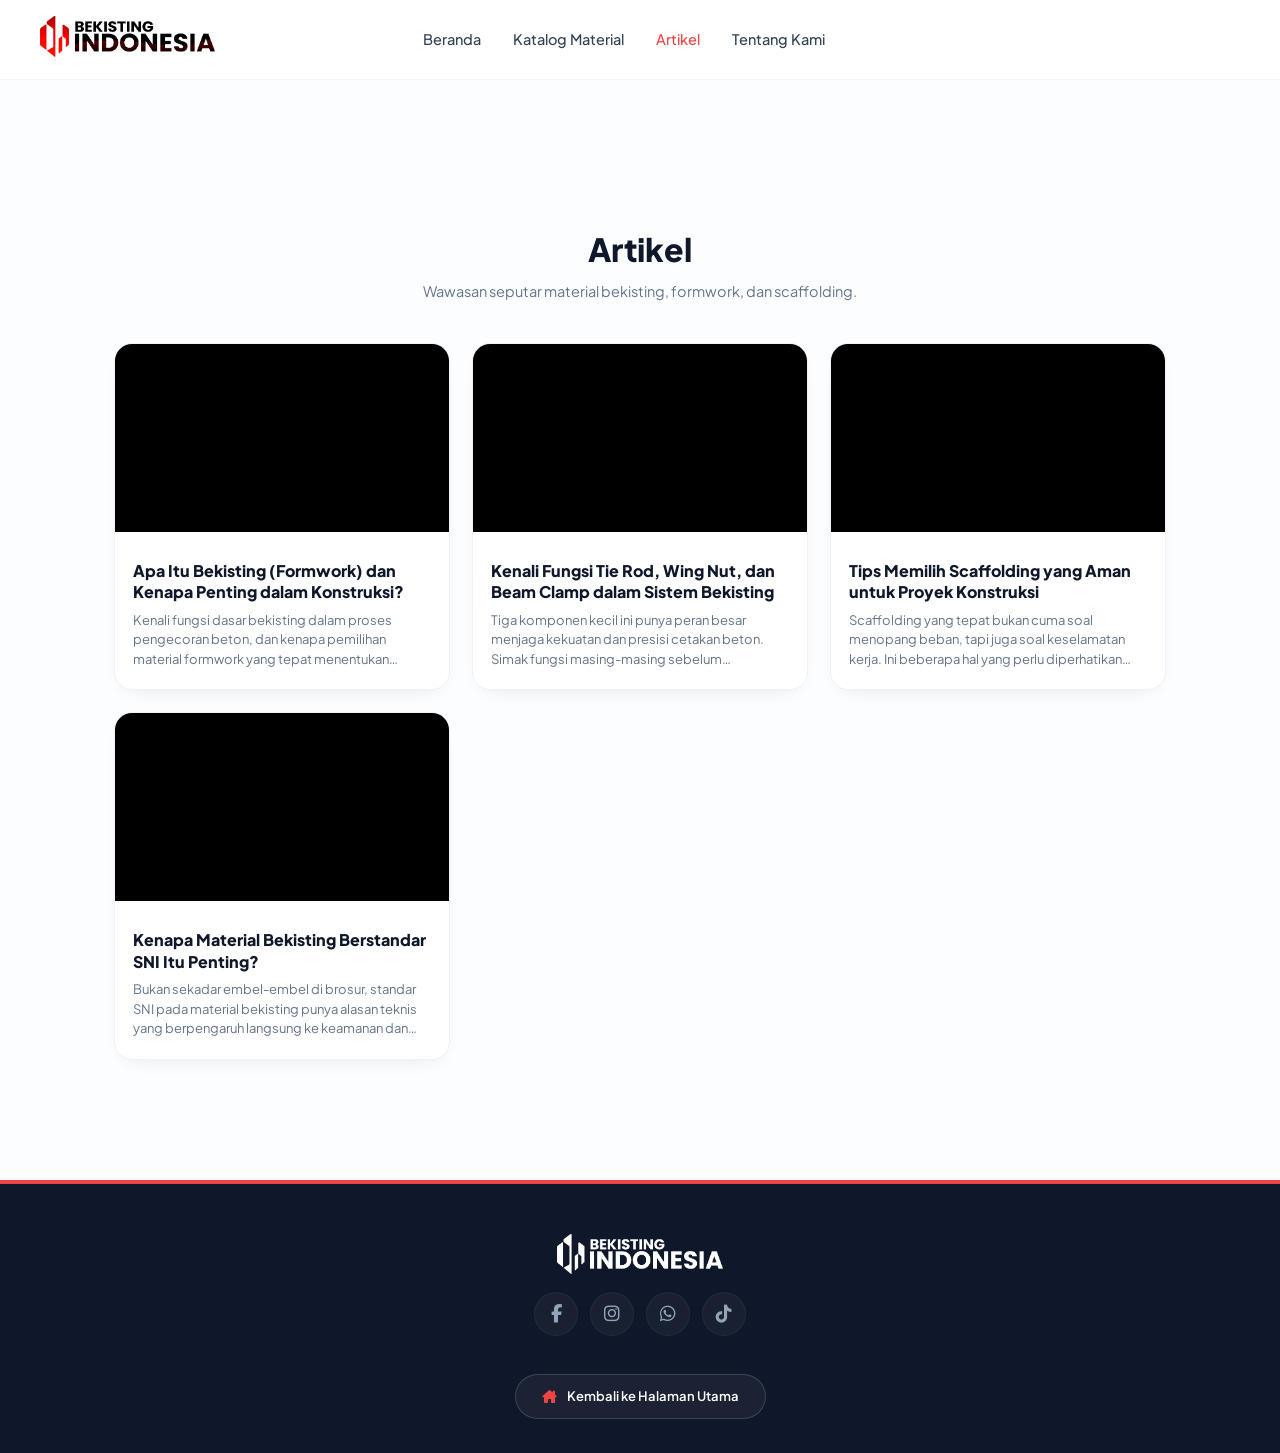
==== commit e6f58724: "Add files via upload" ====
--- a/artikel.html
+++ b/artikel.html
@@ -23,6 +23,7 @@
     />
     <link rel="stylesheet" href="style.css" />
 
+    <script src="articles-data.js"></script>
     <script src="auth-config.js"></script>
     <script src="auth.js"></script>
     <script src="https://accounts.google.com/gsi/client" async defer></script>
@@ -396,30 +397,66 @@
         `;
       }
 
+      // Ubah artikel bawaan (articles-data.js) jadi format yang sama dengan
+      // baris dari Google Sheets, supaya bisa digabung & ditampilkan bareng.
+      function bundledArticlesAsRows() {
+        const bundled =
+          typeof ARTICLES_DATA !== "undefined" && Array.isArray(ARTICLES_DATA)
+            ? ARTICLES_DATA
+            : [];
+        return bundled.map((a) => ({
+          Title: a.title || "",
+          Slug: a.slug || "",
+          Summary: a.summary || "",
+          Content: a.content || "",
+          CoverImage: a.coverImage || "",
+          Status: "Terbit",
+          CreatedAt: "",
+          UpdatedAt: "",
+        }));
+      }
+
+      // Gabungkan: artikel dari Sheets (bisa diedit lewat dashboard, sumber
+      // utama) + artikel bawaan yang slug-nya belum ada di Sheets (supaya
+      // tetap tampil walau belum pernah disimpan/diimpor ke dashboard).
+      function mergeBundledWithSheetArticles(sheetArticles) {
+        const bundledRows = bundledArticlesAsRows();
+        const sheetSlugs = new Set(
+          sheetArticles.map((a) => (a.Slug || "").trim().toLowerCase()),
+        );
+        const onlyBundled = bundledRows.filter(
+          (a) => !sheetSlugs.has((a.Slug || "").trim().toLowerCase()),
+        );
+        return sheetArticles.concat(onlyBundled);
+      }
+
       async function loadArticlesPage() {
-        if (!APPS_SCRIPT_URL) {
-          wrap.innerHTML = `<div class="articles-empty">Halaman artikel belum tersambung ke server.</div>`;
-          return;
-        }
-        try {
-          const res = await fetch(`${APPS_SCRIPT_URL}?action=getPublishedArticles`);
-          const json = await res.json();
-          if (!json.ok) throw new Error(json.error || "Gagal memuat");
-          const articles = json.data || [];
-          const params = new URLSearchParams(window.location.search);
-          const slug = params.get("slug");
-          if (slug) {
-            const found = articles.find((a) => a.Slug === slug);
-            if (found) {
-              renderArticleDetail(found);
-            } else {
-              wrap.innerHTML = `<div class="articles-empty">Artikel tidak ditemukan. <a href="artikel.html">Kembali ke daftar artikel</a>.</div>`;
+        let articles = bundledArticlesAsRows();
+        if (APPS_SCRIPT_URL) {
+          try {
+            const res = await fetch(`${APPS_SCRIPT_URL}?action=getPublishedArticles`);
+            const json = await res.json();
+            if (json.ok && Array.isArray(json.data)) {
+              articles = mergeBundledWithSheetArticles(json.data);
             }
+          } catch (err) {
+            console.warn(
+              "Tidak bisa memuat artikel dari Dashboard, tetap pakai artikel bawaan.",
+              err,
+            );
+          }
+        }
+        const params = new URLSearchParams(window.location.search);
+        const slug = params.get("slug");
+        if (slug) {
+          const found = articles.find((a) => a.Slug === slug);
+          if (found) {
+            renderArticleDetail(found);
           } else {
-            renderArticleList(articles);
+            wrap.innerHTML = `<div class="articles-empty">Artikel tidak ditemukan. <a href="artikel.html">Kembali ke daftar artikel</a>.</div>`;
           }
-        } catch (err) {
-          wrap.innerHTML = `<div class="articles-empty">Gagal memuat artikel: ${escapeHtml(err.message)}</div>`;
+        } else {
+          renderArticleList(articles);
         }
       }
 
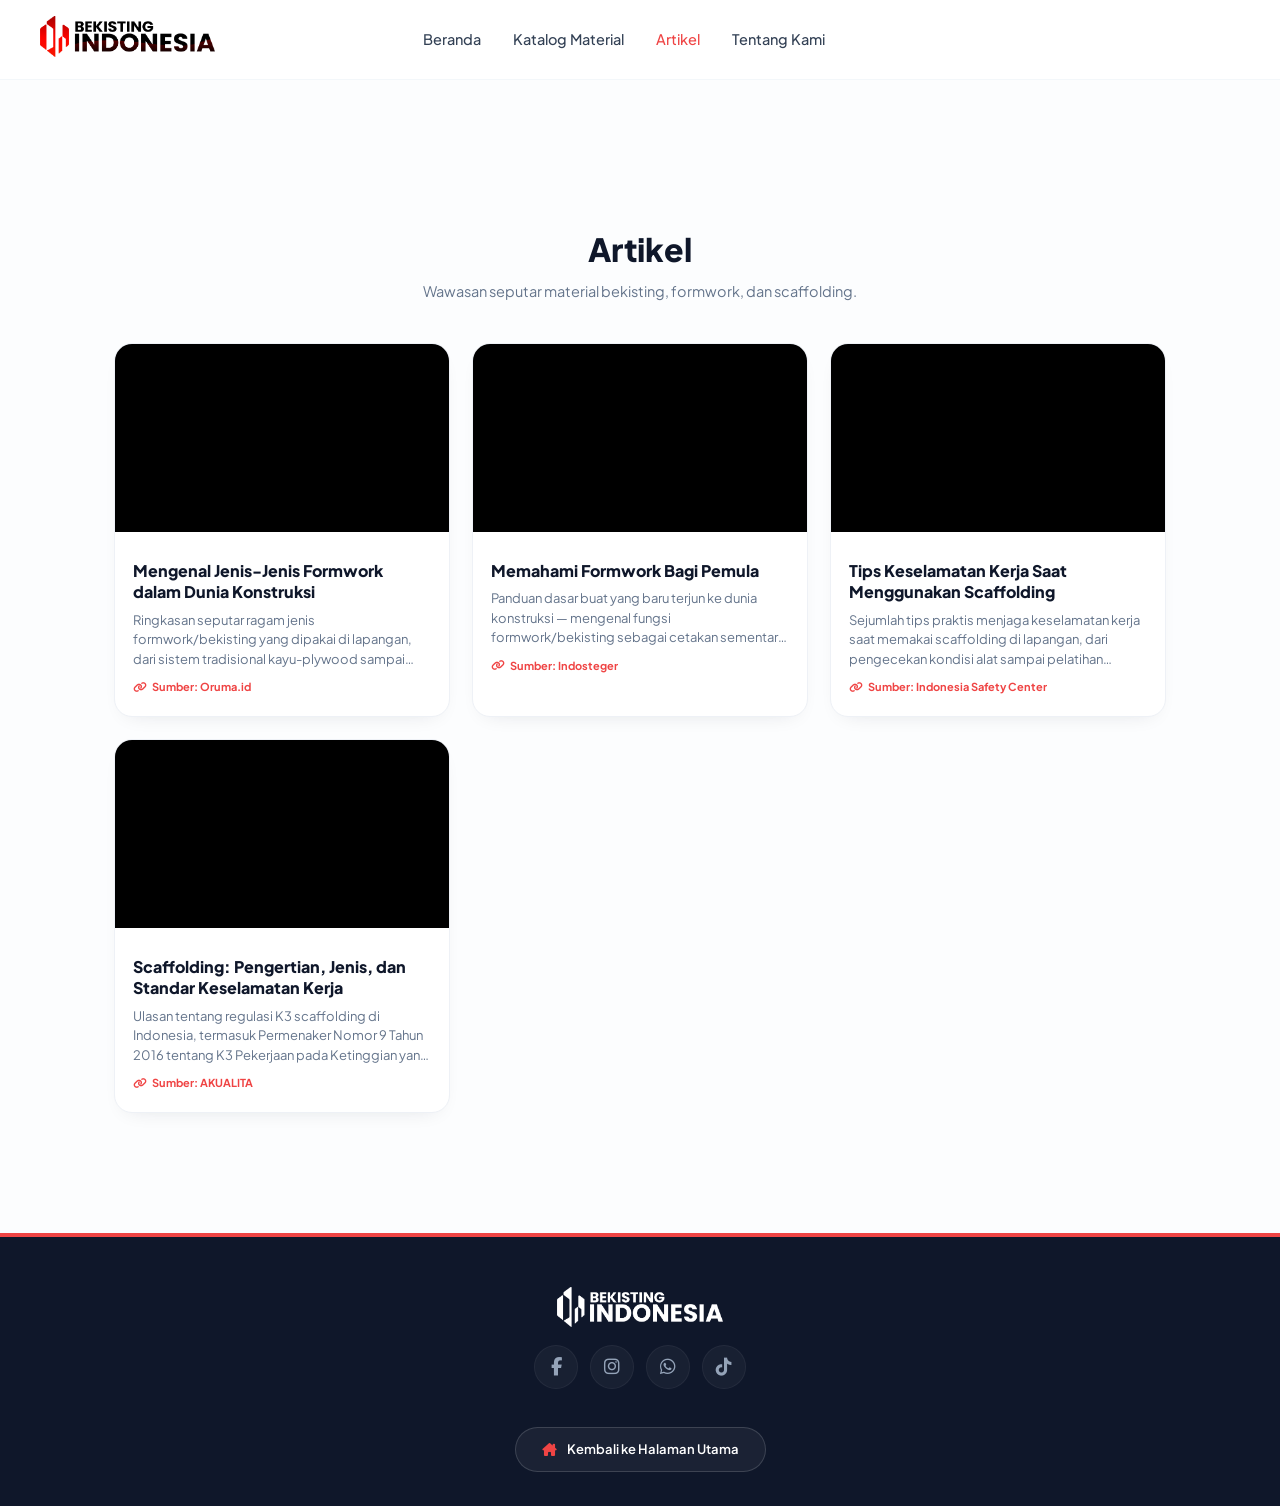
==== commit 4512ed3c: "Add files via upload" ====
--- a/artikel.html
+++ b/artikel.html
@@ -102,6 +102,15 @@
         -webkit-box-orient: vertical;
         overflow: hidden;
       }
+      .article-card-source {
+        font-size: 11px;
+        color: var(--color-accent);
+        font-weight: 700;
+        margin-top: 10px;
+        display: flex;
+        align-items: center;
+        gap: 5px;
+      }
       .articles-empty,
       .articles-loading {
         text-align: center;
@@ -153,6 +162,24 @@
         color: #334155;
         white-space: pre-line;
         max-width: 760px;
+      }
+      .article-source-backlink {
+        display: inline-flex;
+        align-items: center;
+        gap: 9px;
+        margin-top: 28px;
+        padding: 13px 22px;
+        background: #fff5f5;
+        border: 1px solid #fecaca;
+        border-radius: 14px;
+        color: var(--color-accent-dark);
+        font-weight: 700;
+        font-size: 13.5px;
+        text-decoration: none;
+        max-width: 760px;
+      }
+      .article-source-backlink:hover {
+        background: #fee2e2;
       }
 
       @media (max-width: 640px) {
@@ -337,6 +364,12 @@
           .replace(/</g, "&lt;")
           .replace(/>/g, "&gt;");
       }
+      function escapeAttr(v) {
+        return String(v === undefined || v === null ? "" : v).replace(
+          /"/g,
+          "&quot;",
+        );
+      }
       function formatArticleDate(v) {
         if (!v) return "";
         const d = new Date(v);
@@ -376,6 +409,7 @@
                       <div class="article-card-date">${formatArticleDate(a.UpdatedAt || a.CreatedAt)}</div>
                       <h3 class="article-card-title">${escapeHtml(a.Title)}</h3>
                       <p class="article-card-summary">${escapeHtml(a.Summary)}</p>
+                      ${a.SourceName ? `<div class="article-card-source"><i class="fa-solid fa-link"></i> Sumber: ${escapeHtml(a.SourceName)}</div>` : ""}
                     </div>
                   </a>
                 `,
@@ -394,6 +428,16 @@
           <div class="article-detail-date">${formatArticleDate(article.UpdatedAt || article.CreatedAt)}</div>
           <h1 class="article-detail-title">${escapeHtml(article.Title)}</h1>
           <div class="article-detail-content">${escapeHtml(article.Content)}</div>
+          ${
+            article.SourceName && article.SourceUrl
+              ? `
+                <a class="article-source-backlink" href="${escapeAttr(article.SourceUrl)}" target="_blank" rel="noopener noreferrer">
+                  <i class="fa-solid fa-arrow-up-right-from-square"></i>
+                  Baca artikel lengkapnya di ${escapeHtml(article.SourceName)}
+                </a>
+              `
+              : ""
+          }
         `;
       }
 
@@ -413,6 +457,8 @@
           Status: "Terbit",
           CreatedAt: "",
           UpdatedAt: "",
+          SourceName: a.sourceName || "",
+          SourceUrl: a.sourceUrl || "",
         }));
       }
 
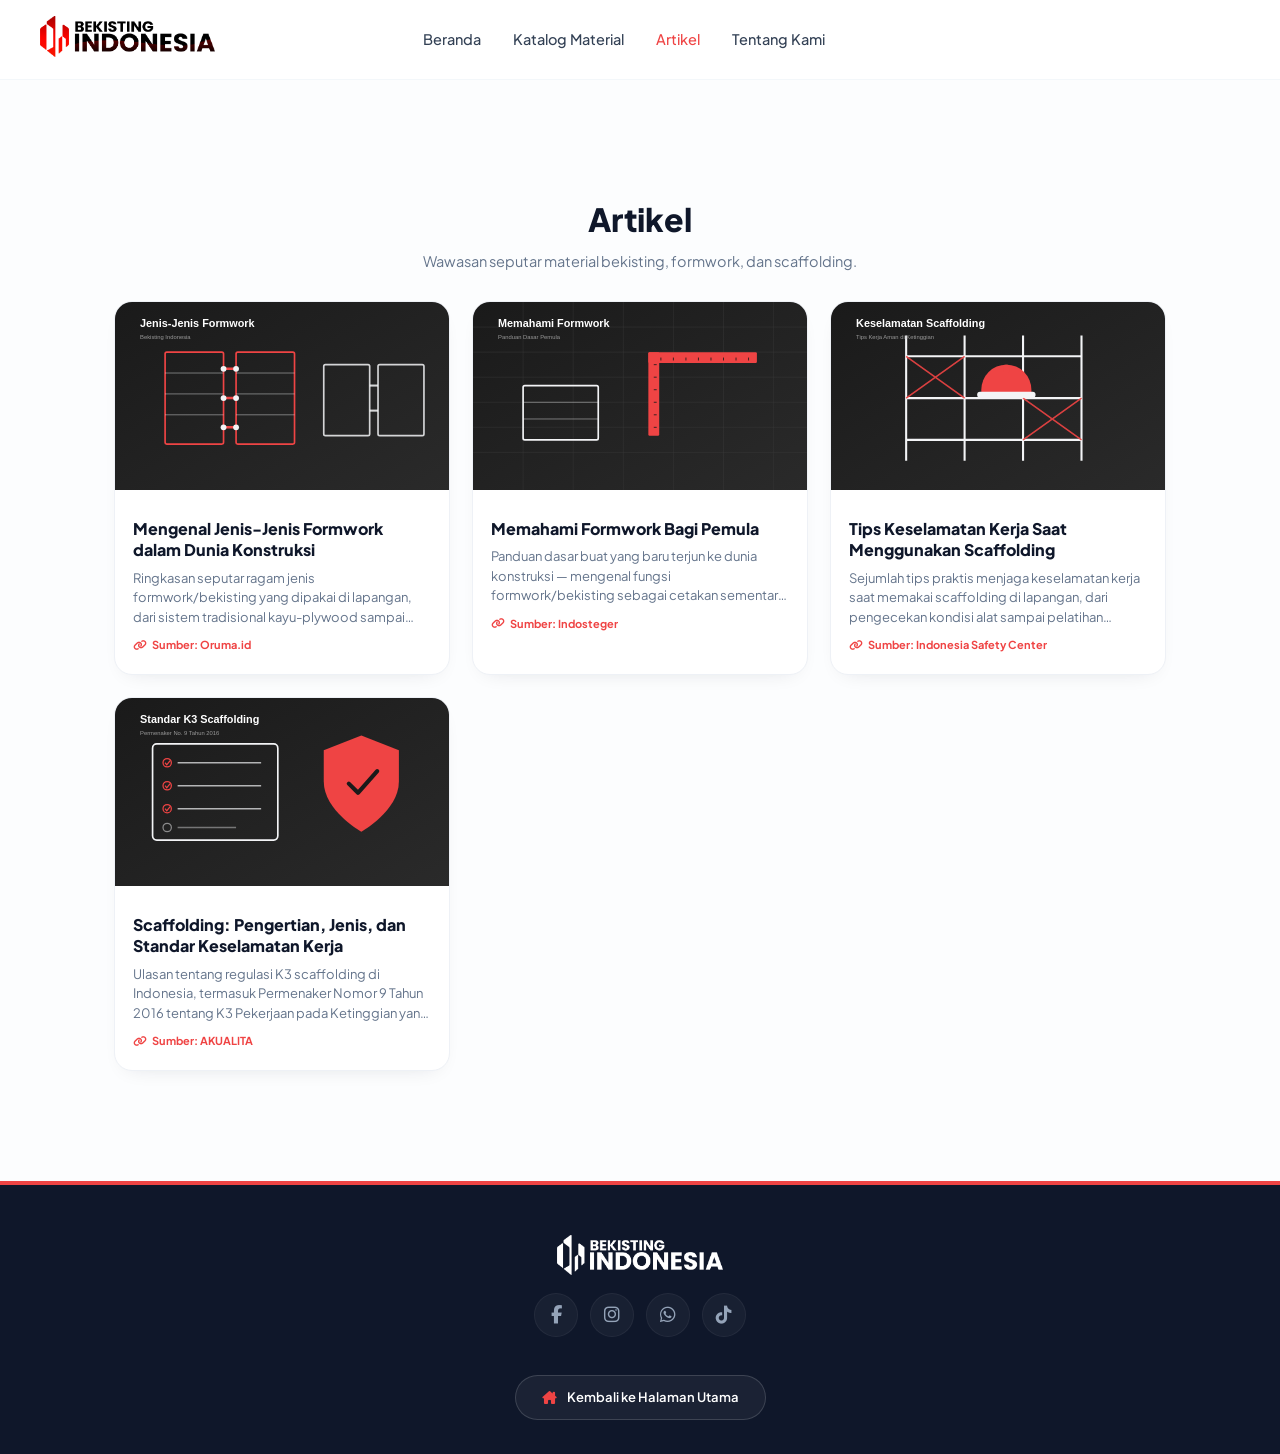
==== commit 43c04bc0: "Add files via upload" ====
--- a/artikel.html
+++ b/artikel.html
@@ -32,12 +32,12 @@
       .articles-page-wrap {
         max-width: 1100px;
         margin: 0 auto;
-        padding: 140px 24px 80px 24px;
+        padding: 110px 24px 70px 24px;
         min-height: 60vh;
       }
       .articles-page-header {
         text-align: center;
-        margin-bottom: 40px;
+        margin-bottom: 28px;
       }
       .articles-page-header h1 {
         font-size: 32px;
@@ -184,7 +184,7 @@
 
       @media (max-width: 640px) {
         .articles-page-wrap {
-          padding: 110px 16px 60px 16px;
+          padding: 90px 16px 50px 16px;
         }
         .articles-page-header h1 {
           font-size: 24px;
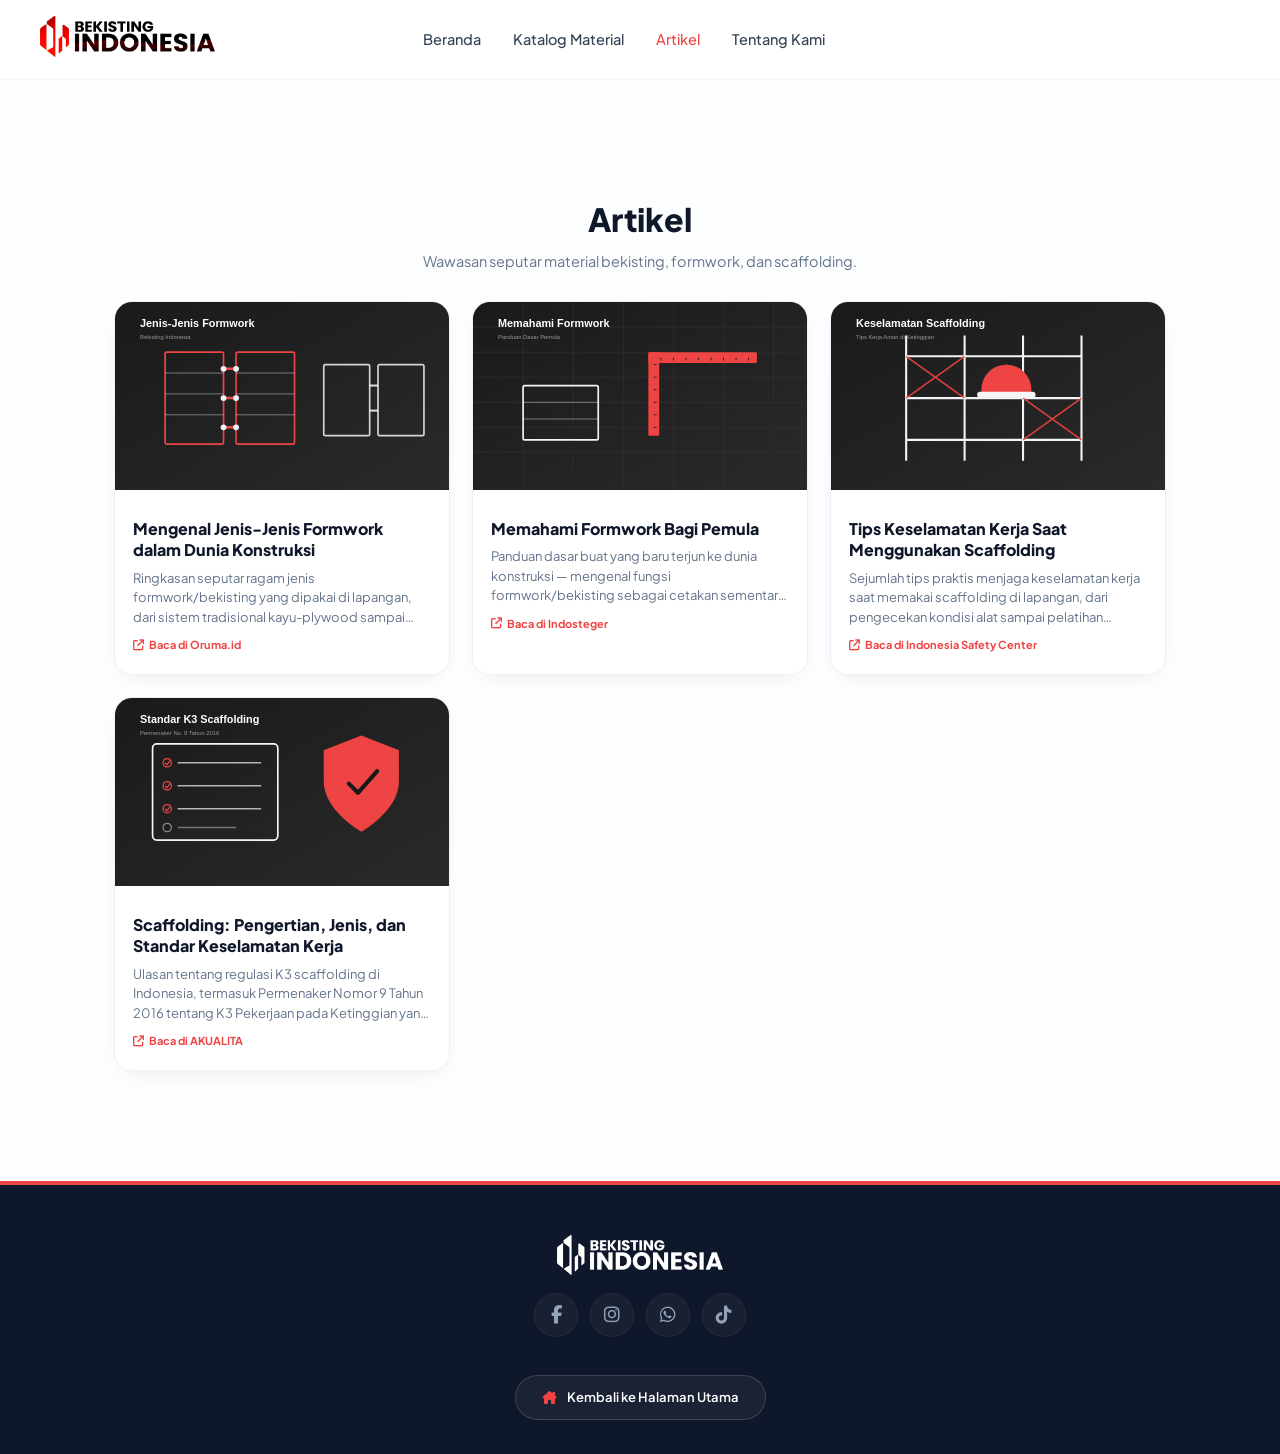
==== commit 3cc26b9e: "Add files via upload" ====
--- a/artikel.html
+++ b/artikel.html
@@ -401,19 +401,26 @@
           </div>
           <div class="article-grid">
             ${articles
-              .map(
-                (a) => `
-                  <a class="article-card" href="artikel.html?slug=${encodeURIComponent(a.Slug || "")}">
+              .map((a) => {
+                const isExternal = !!(a.SourceName && a.SourceUrl);
+                const href = isExternal
+                  ? a.SourceUrl
+                  : `artikel.html?slug=${encodeURIComponent(a.Slug || "")}`;
+                const linkAttrs = isExternal
+                  ? `href="${escapeAttr(href)}" target="_blank" rel="noopener noreferrer"`
+                  : `href="${href}"`;
+                return `
+                  <a class="article-card" ${linkAttrs}>
                     <img src="${a.CoverImage || PLACEHOLDER_IMG}" alt="${escapeHtml(a.Title)}" onerror="this.src='${PLACEHOLDER_IMG}'" />
                     <div class="article-card-body">
                       <div class="article-card-date">${formatArticleDate(a.UpdatedAt || a.CreatedAt)}</div>
                       <h3 class="article-card-title">${escapeHtml(a.Title)}</h3>
                       <p class="article-card-summary">${escapeHtml(a.Summary)}</p>
-                      ${a.SourceName ? `<div class="article-card-source"><i class="fa-solid fa-link"></i> Sumber: ${escapeHtml(a.SourceName)}</div>` : ""}
+                      ${isExternal ? `<div class="article-card-source"><i class="fa-solid fa-arrow-up-right-from-square"></i> Baca di ${escapeHtml(a.SourceName)}</div>` : ""}
                     </div>
                   </a>
-                `,
-              )
+                `;
+              })
               .join("")}
           </div>
         `;
